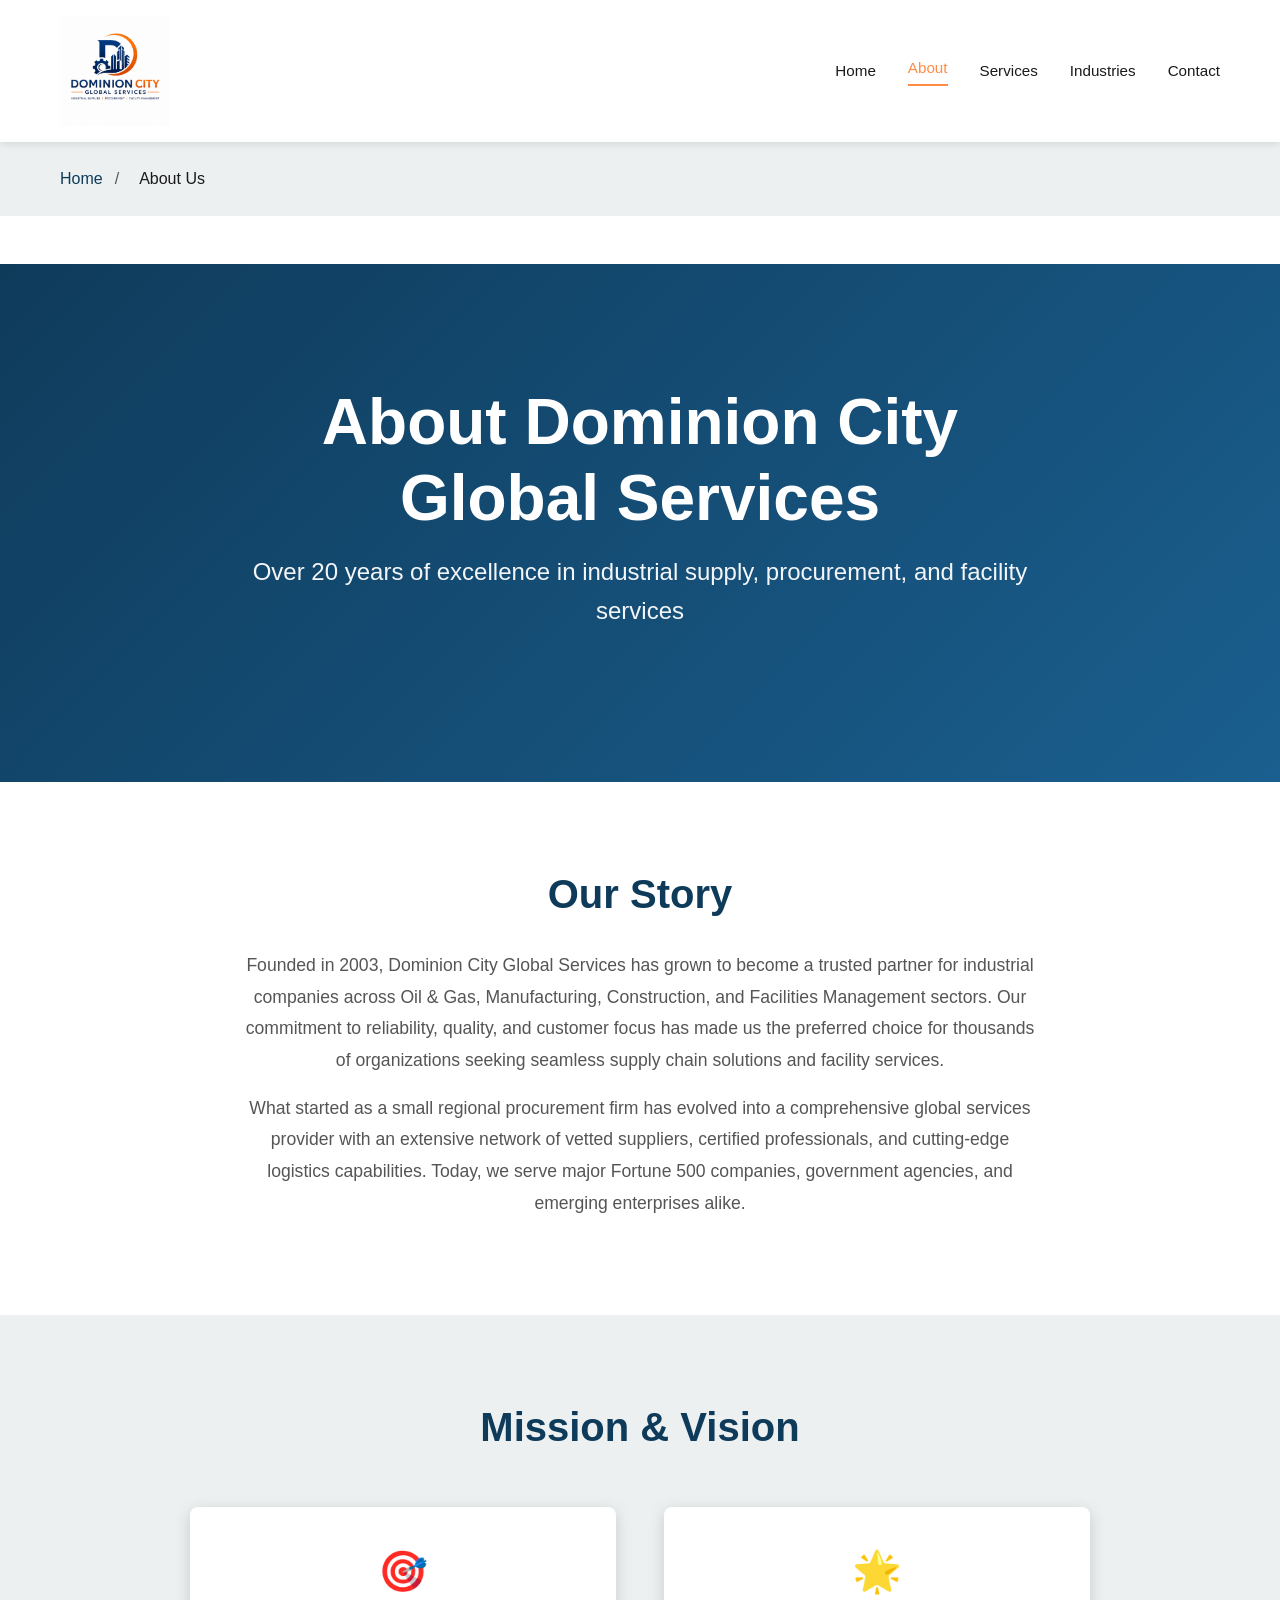
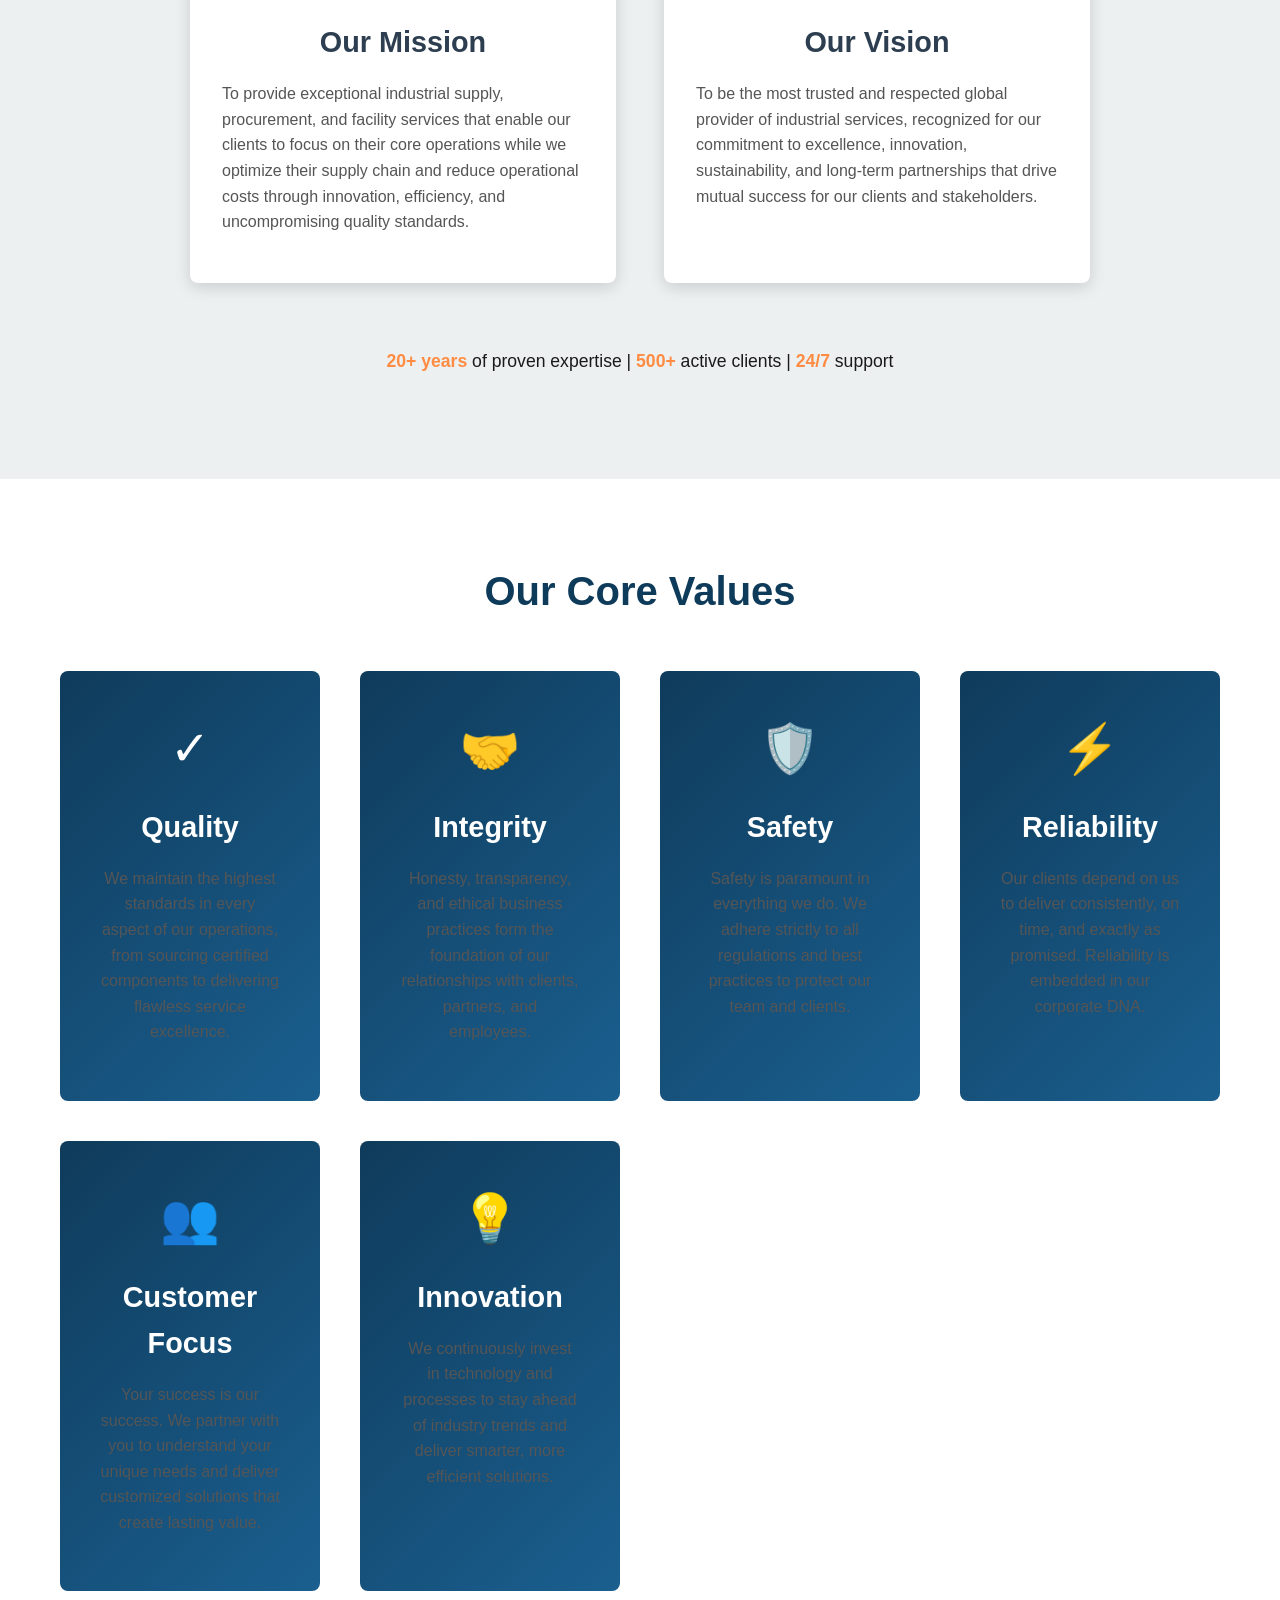
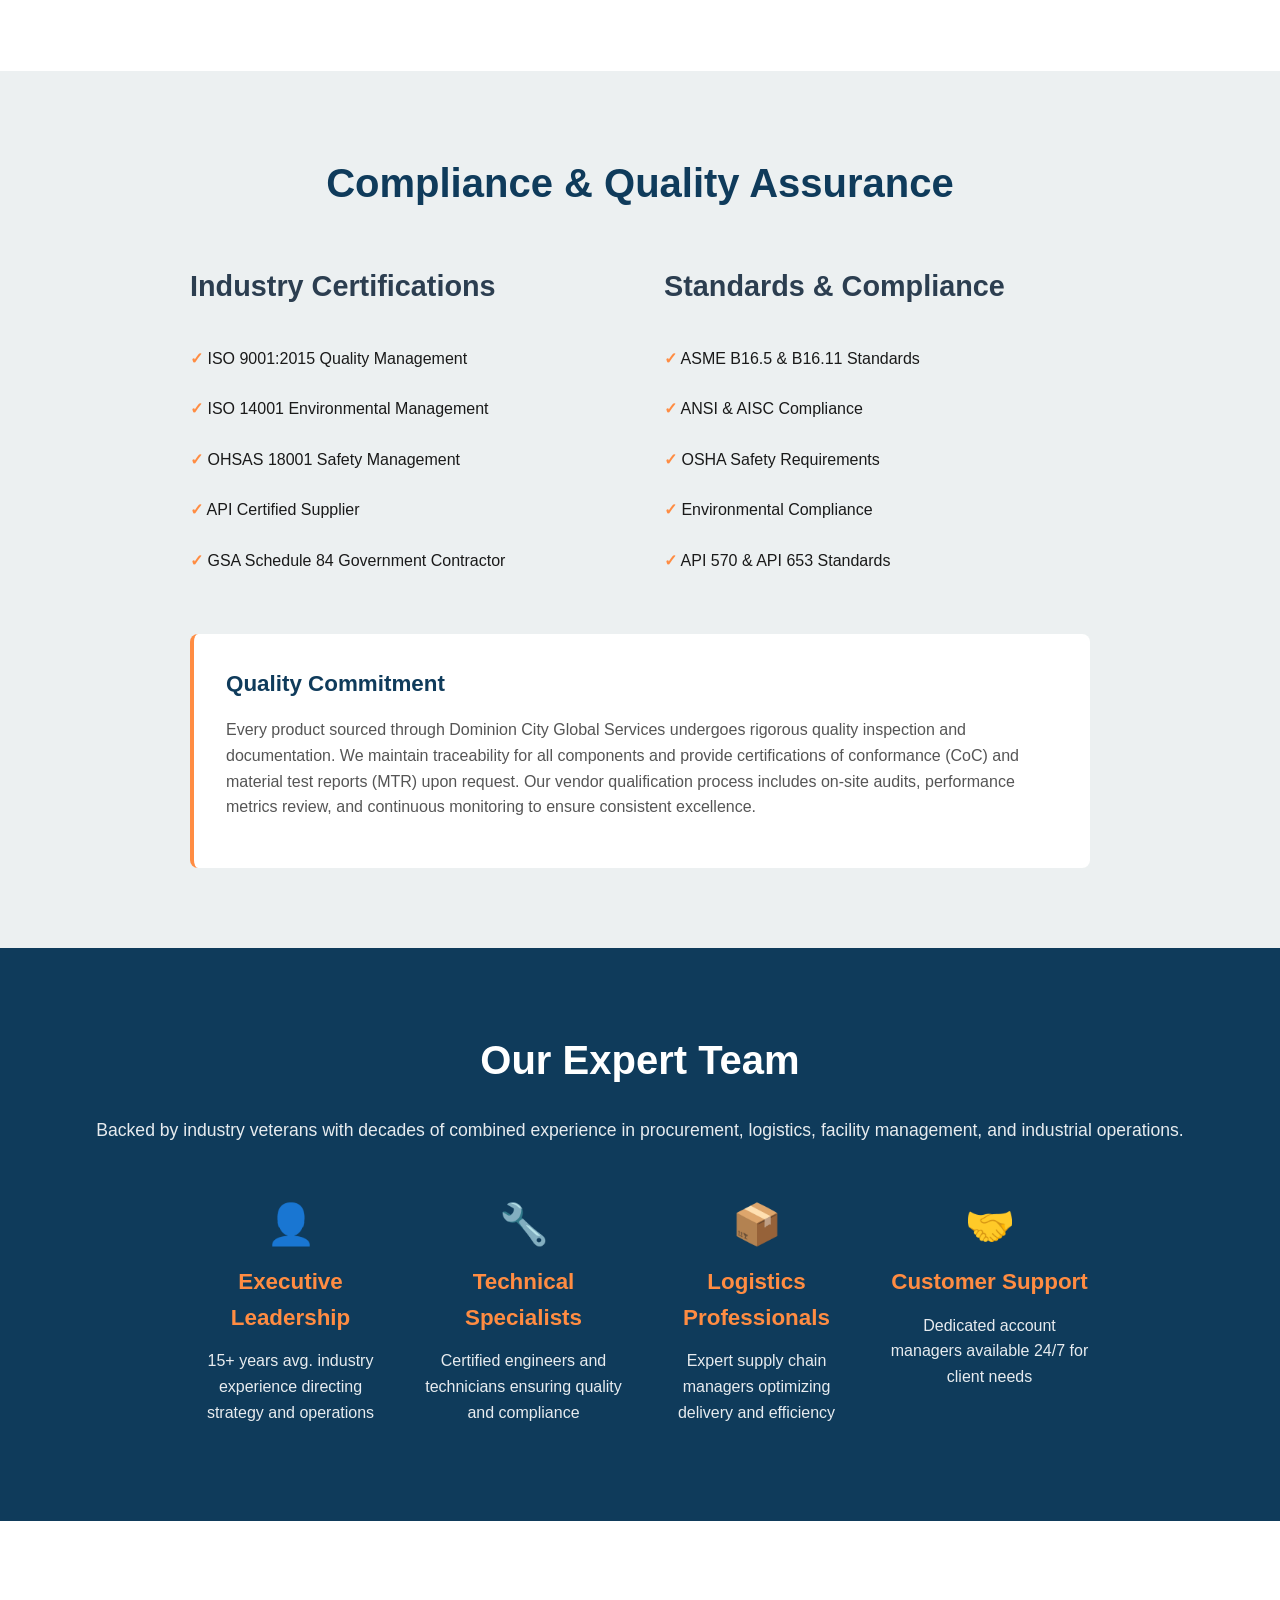
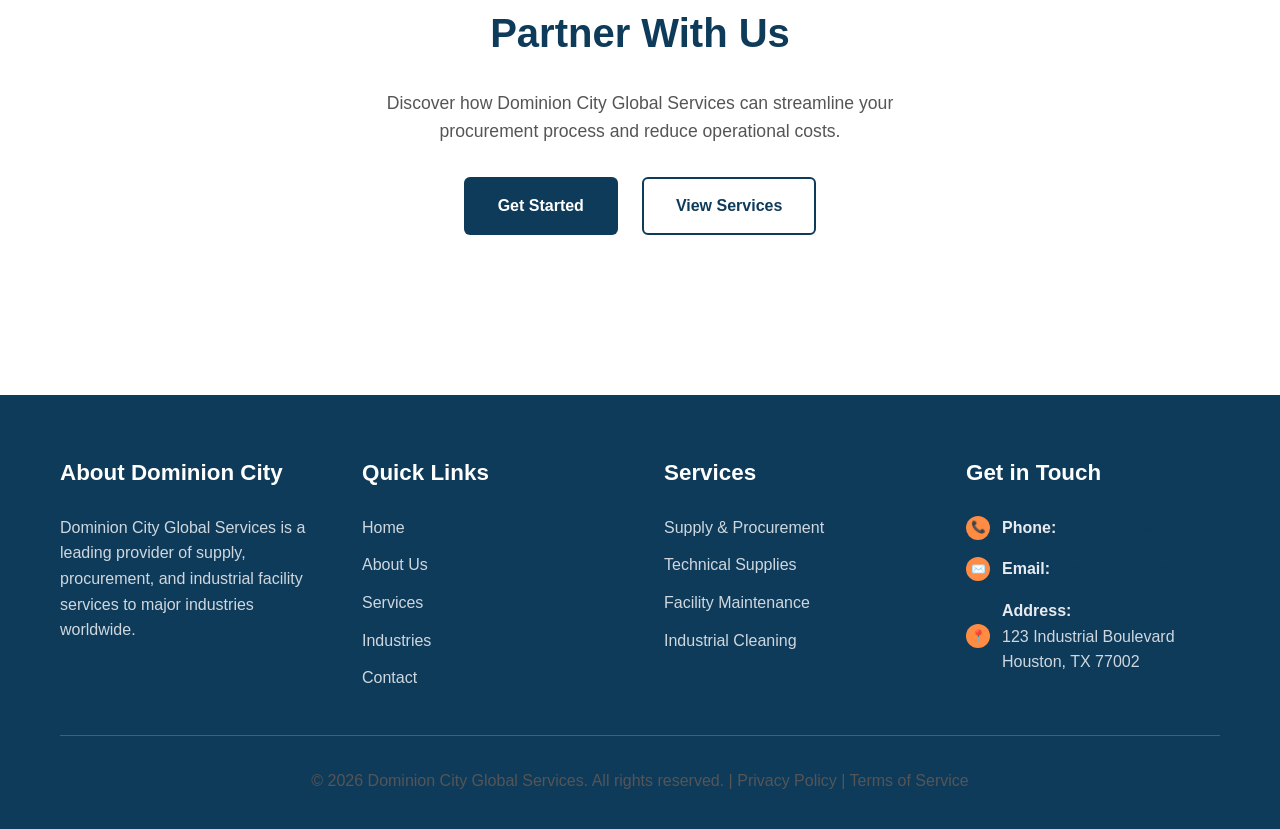
==== about.html @ c50cf3e9 "Initial Commit" ====
<!DOCTYPE html>
<html lang="en">
<head>
  <meta charset="UTF-8">
  <meta name="viewport" content="width=device-width, initial-scale=1.0">
  <meta name="description" content="Learn about Dominion City Global Services - our mission, values, and commitment to excellence in industrial services.">
  <title>About Us - Dominion City Global Services</title>
  <link rel="icon" type="image/jpeg" href="assets/images/dcgs-logo-original.jpeg">
  <link rel="shortcut icon" type="image/jpeg" href="assets/images/dcgs-logo-original.jpeg">
  <link rel="stylesheet" href="css/styles.css">
</head>
<body>
  <!-- HEADER & NAVIGATION -->
  <header>
    <div class="container">
      <div class="header-content">
        <a class="logo" href="index.html" aria-label="Dominion City Global Services Home">
          <img src="assets/images/dcgs-logo-original.jpeg" alt="Dominion City Global Services logo">
        </a>

        <button class="nav-toggle">☰</button>

        <nav>
          <a href="index.html">Home</a>
          <a href="about.html" class="active">About</a>
          <a href="services.html">Services</a>
          <a href="industries.html">Industries</a>
          <a href="contact.html">Contact</a>
        </nav>
      </div>
    </div>
  </header>

  <!-- BREADCRUMB -->
  <div class="breadcrumb">
    <div class="container">
      <ul class="breadcrumb-list">
        <li><a href="index.html">Home</a></li>
        <li>About Us</li>
      </ul>
    </div>
  </div>

  <!-- HERO SECTION -->
  <section class="hero">
    <div class="container">
      <div class="hero-content">
        <h1>About Dominion City Global Services</h1>
        <p class="subheading">Over 20 years of excellence in industrial supply, procurement, and facility services</p>
      </div>
    </div>
  </section>

  <!-- COMPANY OVERVIEW -->
  <section class="section">
    <div class="container">
      <h2>Our Story</h2>
      <div style="max-width: 800px; margin: 0 auto; text-align: center;">
        <p style="font-size: 1.1rem; line-height: 1.8; color: var(--text-light);">
          Founded in 2003, Dominion City Global Services has grown to become a trusted partner for industrial companies across Oil & Gas, Manufacturing, Construction, and Facilities Management sectors. Our commitment to reliability, quality, and customer focus has made us the preferred choice for thousands of organizations seeking seamless supply chain solutions and facility services.
        </p>
        <p style="font-size: 1.1rem; line-height: 1.8; color: var(--text-light);">
          What started as a small regional procurement firm has evolved into a comprehensive global services provider with an extensive network of vetted suppliers, certified professionals, and cutting-edge logistics capabilities. Today, we serve major Fortune 500 companies, government agencies, and emerging enterprises alike.
        </p>
      </div>
    </div>
  </section>

  <!-- MISSION & VISION -->
  <section class="section light-bg">
    <div class="container">
      <h2>Mission & Vision</h2>
      <div style="display: grid; grid-template-columns: 1fr 1fr; gap: 3rem; margin-top: 3rem; max-width: 900px; margin-left: auto; margin-right: auto;">
        <!-- Mission -->
        <div style="background: var(--white); padding: 2rem; border-radius: 0.5rem; box-shadow: var(--shadow-md);">
          <div style="font-size: 2.5rem; margin-bottom: 1rem; text-align: center;">🎯</div>
          <h3 style="text-align: center;">Our Mission</h3>
          <p>To provide exceptional industrial supply, procurement, and facility services that enable our clients to focus on their core operations while we optimize their supply chain and reduce operational costs through innovation, efficiency, and uncompromising quality standards.</p>
        </div>

        <!-- Vision -->
        <div style="background: var(--white); padding: 2rem; border-radius: 0.5rem; box-shadow: var(--shadow-md);">
          <div style="font-size: 2.5rem; margin-bottom: 1rem; text-align: center;">🌟</div>
          <h3 style="text-align: center;">Our Vision</h3>
          <p>To be the most trusted and respected global provider of industrial services, recognized for our commitment to excellence, innovation, sustainability, and long-term partnerships that drive mutual success for our clients and stakeholders.</p>
        </div>
      </div>

      <!-- Call-to-Action -->
      <div style="text-align: center; margin-top: 4rem;">
        <p style="font-size: 1.1rem; color: var(--text-dark); margin-bottom: 1.5rem;">
          <span class="highlight">20+ years</span> of proven expertise | <span class="highlight">500+</span> active clients | <span class="highlight">24/7</span> support
        </p>
      </div>
    </div>
  </section>

  <!-- CORE VALUES -->
  <section class="section">
    <div class="container">
      <h2>Our Core Values</h2>
      <div style="display: grid; grid-template-columns: repeat(auto-fit, minmax(250px, 1fr)); gap: 2.5rem; margin-top: 3rem;">
        <!-- Value 1: Quality -->
        <div style="background: linear-gradient(135deg, var(--primary-dark), var(--primary-light)); color: var(--white); padding: 2.5rem; border-radius: 0.5rem; text-align: center;">
          <div style="font-size: 3rem; margin-bottom: 1rem;">✓</div>
          <h3 style="color: var(--white);">Quality</h3>
          <p>We maintain the highest standards in every aspect of our operations, from sourcing certified components to delivering flawless service excellence.</p>
        </div>

        <!-- Value 2: Integrity -->
        <div style="background: linear-gradient(135deg, var(--primary-dark), var(--primary-light)); color: var(--white); padding: 2.5rem; border-radius: 0.5rem; text-align: center;">
          <div style="font-size: 3rem; margin-bottom: 1rem;">🤝</div>
          <h3 style="color: var(--white);">Integrity</h3>
          <p>Honesty, transparency, and ethical business practices form the foundation of our relationships with clients, partners, and employees.</p>
        </div>

        <!-- Value 3: Safety -->
        <div style="background: linear-gradient(135deg, var(--primary-dark), var(--primary-light)); color: var(--white); padding: 2.5rem; border-radius: 0.5rem; text-align: center;">
          <div style="font-size: 3rem; margin-bottom: 1rem;">🛡️</div>
          <h3 style="color: var(--white);">Safety</h3>
          <p>Safety is paramount in everything we do. We adhere strictly to all regulations and best practices to protect our team and clients.</p>
        </div>

        <!-- Value 4: Reliability -->
        <div style="background: linear-gradient(135deg, var(--primary-dark), var(--primary-light)); color: var(--white); padding: 2.5rem; border-radius: 0.5rem; text-align: center;">
          <div style="font-size: 3rem; margin-bottom: 1rem;">⚡</div>
          <h3 style="color: var(--white);">Reliability</h3>
          <p>Our clients depend on us to deliver consistently, on time, and exactly as promised. Reliability is embedded in our corporate DNA.</p>
        </div>

        <!-- Value 5: Customer Focus -->
        <div style="background: linear-gradient(135deg, var(--primary-dark), var(--primary-light)); color: var(--white); padding: 2.5rem; border-radius: 0.5rem; text-align: center;">
          <div style="font-size: 3rem; margin-bottom: 1rem;">👥</div>
          <h3 style="color: var(--white);">Customer Focus</h3>
          <p>Your success is our success. We partner with you to understand your unique needs and deliver customized solutions that create lasting value.</p>
        </div>

        <!-- Value 6: Innovation -->
        <div style="background: linear-gradient(135deg, var(--primary-dark), var(--primary-light)); color: var(--white); padding: 2.5rem; border-radius: 0.5rem; text-align: center;">
          <div style="font-size: 3rem; margin-bottom: 1rem;">💡</div>
          <h3 style="color: var(--white);">Innovation</h3>
          <p>We continuously invest in technology and processes to stay ahead of industry trends and deliver smarter, more efficient solutions.</p>
        </div>
      </div>
    </div>
  </section>

  <!-- COMPLIANCE & STANDARDS -->
  <section class="section light-bg">
    <div class="container">
      <h2>Compliance & Quality Assurance</h2>
      <div style="max-width: 900px; margin: 0 auto;">
        <div style="display: grid; grid-template-columns: 1fr 1fr; gap: 3rem; margin-top: 3rem;">
          <!-- Certifications -->
          <div>
            <h3 style="margin-bottom: 1.5rem;">Industry Certifications</h3>
            <ul style="list-style: none; padding: 0;">
              <li style="padding: 0.75rem 0; border-bottom: 1px solid var(--neutral-light);">
                <strong style="color: var(--accent-orange);">✓</strong> ISO 9001:2015 Quality Management
              </li>
              <li style="padding: 0.75rem 0; border-bottom: 1px solid var(--neutral-light);">
                <strong style="color: var(--accent-orange);">✓</strong> ISO 14001 Environmental Management
              </li>
              <li style="padding: 0.75rem 0; border-bottom: 1px solid var(--neutral-light);">
                <strong style="color: var(--accent-orange);">✓</strong> OHSAS 18001 Safety Management
              </li>
              <li style="padding: 0.75rem 0; border-bottom: 1px solid var(--neutral-light);">
                <strong style="color: var(--accent-orange);">✓</strong> API Certified Supplier
              </li>
              <li style="padding: 0.75rem 0;">
                <strong style="color: var(--accent-orange);">✓</strong> GSA Schedule 84 Government Contractor
              </li>
            </ul>
          </div>

          <!-- Standards Compliance -->
          <div>
            <h3 style="margin-bottom: 1.5rem;">Standards & Compliance</h3>
            <ul style="list-style: none; padding: 0;">
              <li style="padding: 0.75rem 0; border-bottom: 1px solid var(--neutral-light);">
                <strong style="color: var(--accent-orange);">✓</strong> ASME B16.5 & B16.11 Standards
              </li>
              <li style="padding: 0.75rem 0; border-bottom: 1px solid var(--neutral-light);">
                <strong style="color: var(--accent-orange);">✓</strong> ANSI & AISC Compliance
              </li>
              <li style="padding: 0.75rem 0; border-bottom: 1px solid var(--neutral-light);">
                <strong style="color: var(--accent-orange);">✓</strong> OSHA Safety Requirements
              </li>
              <li style="padding: 0.75rem 0; border-bottom: 1px solid var(--neutral-light);">
                <strong style="color: var(--accent-orange);">✓</strong> Environmental Compliance
              </li>
              <li style="padding: 0.75rem 0;">
                <strong style="color: var(--accent-orange);">✓</strong> API 570 & API 653 Standards
              </li>
            </ul>
          </div>
        </div>

        <div style="margin-top: 3rem; padding: 2rem; background: var(--white); border-radius: 0.5rem; border-left: 4px solid var(--accent-orange);">
          <h4 style="margin-bottom: 1rem;">Quality Commitment</h4>
          <p>
            Every product sourced through Dominion City Global Services undergoes rigorous quality inspection and documentation. We maintain traceability for all components and provide certifications of conformance (CoC) and material test reports (MTR) upon request. Our vendor qualification process includes on-site audits, performance metrics review, and continuous monitoring to ensure consistent excellence.
          </p>
        </div>
      </div>
    </div>
  </section>

  <!-- TEAM EXPERTISE -->
  <section class="section dark-bg">
    <div class="container">
      <h2>Our Expert Team</h2>
      <p style="text-align: center; font-size: 1.1rem; margin-bottom: 3rem;">
        Backed by industry veterans with decades of combined experience in procurement, logistics, facility management, and industrial operations.
      </p>
      <div style="display: grid; grid-template-columns: repeat(auto-fit, minmax(200px, 1fr)); gap: 2rem; max-width: 900px; margin: 0 auto;">
        <div style="text-align: center;">
          <div style="font-size: 2.5rem; margin-bottom: 0.5rem;">👤</div>
          <h4 style="color: var(--accent-orange);">Executive Leadership</h4>
          <p>15+ years avg. industry experience directing strategy and operations</p>
        </div>
        <div style="text-align: center;">
          <div style="font-size: 2.5rem; margin-bottom: 0.5rem;">🔧</div>
          <h4 style="color: var(--accent-orange);">Technical Specialists</h4>
          <p>Certified engineers and technicians ensuring quality and compliance</p>
        </div>
        <div style="text-align: center;">
          <div style="font-size: 2.5rem; margin-bottom: 0.5rem;">📦</div>
          <h4 style="color: var(--accent-orange);">Logistics Professionals</h4>
          <p>Expert supply chain managers optimizing delivery and efficiency</p>
        </div>
        <div style="text-align: center;">
          <div style="font-size: 2.5rem; margin-bottom: 0.5rem;">🤝</div>
          <h4 style="color: var(--accent-orange);">Customer Support</h4>
          <p>Dedicated account managers available 24/7 for client needs</p>
        </div>
      </div>
    </div>
  </section>

  <!-- CTA SECTION -->
  <section class="section">
    <div class="container text-center">
      <h2>Partner With Us</h2>
      <p style="font-size: 1.1rem; max-width: 600px; margin: 0 auto 2rem;">
        Discover how Dominion City Global Services can streamline your procurement process and reduce operational costs.
      </p>
      <div style="display: flex; gap: 1.5rem; justify-content: center; flex-wrap: wrap;">
        <a href="contact.html" class="btn btn-primary">Get Started</a>
        <a href="services.html" class="btn btn-outline">View Services</a>
      </div>
    </div>
  </section>

  <!-- FOOTER -->
  <footer>
    <div class="container">
      <div class="footer-content">
        <div class="footer-section">
          <h4>About Dominion City</h4>
          <p>Dominion City Global Services is a leading provider of supply, procurement, and industrial facility services to major industries worldwide.</p>
        </div>

        <div class="footer-section">
          <h4>Quick Links</h4>
          <ul>
            <li><a href="index.html">Home</a></li>
            <li><a href="about.html">About Us</a></li>
            <li><a href="services.html">Services</a></li>
            <li><a href="industries.html">Industries</a></li>
            <li><a href="contact.html">Contact</a></li>
          </ul>
        </div>

        <div class="footer-section">
          <h4>Services</h4>
          <ul>
            <li><a href="services.html#supply">Supply & Procurement</a></li>
            <li><a href="services.html#technical">Technical Supplies</a></li>
            <li><a href="services.html#facility">Facility Maintenance</a></li>
            <li><a href="services.html#cleaning">Industrial Cleaning</a></li>
          </ul>
        </div>

        <div class="footer-section">
          <h4>Get in Touch</h4>
          <div class="footer-contact">
            <div class="footer-contact-icon">📞</div>
            <div>
              <strong>Phone:</strong>
              <a href="tel:+1-800-DOMINION">(800) 366-6466</a>
            </div>
          </div>
          <div class="footer-contact">
            <div class="footer-contact-icon">✉️</div>
            <div>
              <strong>Email:</strong>
              <a href="mailto:info@dominioncity.com">info@dominioncity.com</a>
            </div>
          </div>
          <div class="footer-contact">
            <div class="footer-contact-icon">📍</div>
            <div>
              <strong>Address:</strong>
              <p style="margin: 0;">123 Industrial Boulevard<br>Houston, TX 77002</p>
            </div>
          </div>
        </div>
      </div>

      <div class="footer-divider">
        <p>&copy; 2026 Dominion City Global Services. All rights reserved. | <a href="#" style="color: inherit;">Privacy Policy</a> | <a href="#" style="color: inherit;">Terms of Service</a></p>
      </div>
    </div>
  </footer>

  <script src="js/main.js"></script>
</body>
</html>
---- css/styles.css ----
/* ================================================
   DOMINION CITY GLOBAL SERVICES - MAIN STYLESHEET
   Modern Industrial Design System
   ================================================ */

/* ============ ROOT VARIABLES ============ */
:root {
  --primary-dark: #0f3b5b;      /* Deep blue */
  --primary-light: #1a5f8f;     /* Light blue */
  --accent-orange: #ff8c42;     /* Professional orange */
  --neutral-dark: #2c3e50;      /* Dark grey */
  --neutral-light: #ecf0f1;     /* Light grey */
  --white: #ffffff;
  --text-dark: #1a1a1a;
  --text-light: #555555;
  --success: #27ae60;
  --warning: #f39c12;
  --shadow-sm: 0 2px 8px rgba(0, 0, 0, 0.1);
  --shadow-md: 0 4px 16px rgba(0, 0, 0, 0.15);
  --shadow-lg: 0 8px 32px rgba(0, 0, 0, 0.2);
  --transition: all 0.3s ease-in-out;
}

/* ============ GLOBAL STYLES ============ */
* {
  margin: 0;
  padding: 0;
  box-sizing: border-box;
}

html {
  scroll-behavior: smooth;
}

body {
  font-family: 'Segoe UI', Tahoma, Geneva, Verdana, sans-serif;
  color: var(--text-dark);
  line-height: 1.6;
  background: var(--white);
}

a {
  color: var(--primary-dark);
  text-decoration: none;
  transition: var(--transition);
}

a:hover {
  color: var(--accent-orange);
}

/* ============ TYPOGRAPHY ============ */
h1 {
  font-size: 3.5rem;
  font-weight: 700;
  color: var(--primary-dark);
  line-height: 1.2;
  margin-bottom: 1.5rem;
}

h2 {
  font-size: 2.5rem;
  font-weight: 700;
  color: var(--primary-dark);
  margin-bottom: 1.5rem;
  text-align: center;
}

h3 {
  font-size: 1.8rem;
  font-weight: 600;
  color: var(--neutral-dark);
  margin-bottom: 1rem;
}

h4 {
  font-size: 1.4rem;
  font-weight: 600;
  color: var(--primary-dark);
  margin-bottom: 0.8rem;
}

h5 {
  font-size: 1.1rem;
  font-weight: 600;
  color: var(--neutral-dark);
}

p {
  color: var(--text-light);
  margin-bottom: 1rem;
  font-size: 1rem;
}

small {
  font-size: 0.875rem;
  color: var(--text-light);
}

/* ============ BUTTONS ============ */
.btn {
  display: inline-block;
  padding: 0.875rem 2rem;
  border-radius: 0.375rem;
  font-weight: 600;
  text-align: center;
  cursor: pointer;
  border: 2px solid transparent;
  transition: var(--transition);
  font-size: 1rem;
  text-decoration: none;
}

.btn-primary {
  background: var(--primary-dark);
  color: var(--white);
}

.btn-primary:hover {
  background: var(--primary-light);
  transform: translateY(-2px);
  box-shadow: var(--shadow-md);
}

.btn-secondary {
  background: var(--accent-orange);
  color: var(--white);
}

.btn-secondary:hover {
  background: #ff7a1f;
  transform: translateY(-2px);
  box-shadow: var(--shadow-md);
}

.btn-outline {
  background: transparent;
  color: var(--primary-dark);
  border: 2px solid var(--primary-dark);
}

.btn-outline:hover {
  background: var(--primary-dark);
  color: var(--white);
}

.btn-small {
  padding: 0.6rem 1.5rem;
  font-size: 0.9rem;
}

.btn-block {
  display: block;
  width: 100%;
}

/* ============ CONTAINER & LAYOUT ============ */
.container {
  max-width: 1200px;
  margin: 0 auto;
  padding: 0 20px;
}

.section {
  padding: 80px 0;
}

.section.light-bg {
  background: var(--neutral-light);
}

.section.dark-bg {
  background: var(--primary-dark);
  color: var(--white);
}

.section.dark-bg h2 {
  color: var(--white);
}

.section.dark-bg h3 {
  color: var(--neutral-light);
}

.section.dark-bg p {
  color: rgba(255, 255, 255, 0.9);
}

/* ============ HEADER & NAVIGATION ============ */
header {
  background: var(--white);
  box-shadow: var(--shadow-sm);
  position: sticky;
  top: 0;
  z-index: 1000;
}

.header-content {
  display: flex;
  justify-content: space-between;
  align-items: center;
  padding: 1rem 0;
}

.logo {
  display: flex;
  align-items: center;
  line-height: 1;
}

.logo img {
  width: 110px;
  height: auto;
  display: block;
}

nav {
  display: flex;
  gap: 2rem;
  align-items: center;
}

nav a {
  color: var(--text-dark);
  font-weight: 500;
  font-size: 0.95rem;
}

nav a:hover {
  color: var(--accent-orange);
}

nav a.active {
  color: var(--accent-orange);
  border-bottom: 2px solid var(--accent-orange);
  padding-bottom: 0.25rem;
}

.nav-toggle {
  display: none;
  background: none;
  border: none;
  color: var(--primary-dark);
  font-size: 1.5rem;
  cursor: pointer;
}

/* ============ HERO SECTION ============ */
.hero {
  background: linear-gradient(135deg, var(--primary-dark) 0%, var(--primary-light) 100%);
  color: var(--white);
  padding: 120px 0;
  text-align: center;
  position: relative;
  overflow: hidden;
}

.hero::before {
  content: '';
  position: absolute;
  top: -50%;
  right: -50%;
  width: 500px;
  height: 500px;
  background: radial-gradient(circle, rgba(255, 140, 66, 0.1) 0%, transparent 70%);
  border-radius: 50%;
  animation: float 6s ease-in-out infinite;
}

.hero::after {
  content: '';
  position: absolute;
  bottom: -30%;
  left: -30%;
  width: 400px;
  height: 400px;
  background: radial-gradient(circle, rgba(255, 140, 66, 0.05) 0%, transparent 70%);
  border-radius: 50%;
  animation: float 8s ease-in-out infinite reverse;
}

.hero-content {
  position: relative;
  z-index: 1;
  max-width: 800px;
  margin: 0 auto;
  animation: slideUp 0.8s ease-out;
}

.hero h1 {
  color: var(--white);
  font-size: 4rem;
  margin-bottom: 1rem;
}

.hero .subheading {
  font-size: 1.5rem;
  color: rgba(255, 255, 255, 0.95);
  margin-bottom: 2rem;
  font-weight: 300;
}

.hero-cta {
  display: flex;
  gap: 1.5rem;
  justify-content: center;
  flex-wrap: wrap;
  margin-top: 2rem;
}

.hero .btn {
  font-size: 1.1rem;
  padding: 1rem 2.5rem;
}

/* ============ FEATURES GRID ============ */
.features-grid {
  display: grid;
  grid-template-columns: repeat(auto-fit, minmax(280px, 1fr));
  gap: 2rem;
  margin: 3rem 0;
}

.feature-card {
  background: var(--white);
  padding: 2rem;
  border-radius: 0.5rem;
  box-shadow: var(--shadow-sm);
  transition: var(--transition);
  text-align: center;
  border-top: 4px solid var(--accent-orange);
}

.feature-card:hover {
  transform: translateY(-8px);
  box-shadow: var(--shadow-lg);
}

.feature-icon {
  width: 60px;
  height: 60px;
  background: var(--primary-dark);
  border-radius: 50%;
  display: flex;
  align-items: center;
  justify-content: center;
  color: var(--white);
  font-size: 2rem;
  margin: 0 auto 1.5rem;
}

.feature-card h3 {
  color: var(--primary-dark);
}

/* ============ SERVICE CARDS ============ */
.service-grid {
  display: grid;
  grid-template-columns: repeat(auto-fit, minmax(300px, 1fr));
  gap: 2.5rem;
  margin: 3rem 0;
}

.service-card {
  background: var(--white);
  border-radius: 0.5rem;
  overflow: hidden;
  box-shadow: var(--shadow-md);
  transition: var(--transition);
  display: flex;
  flex-direction: column;
}

.service-card:hover {
  transform: translateY(-10px);
  box-shadow: var(--shadow-lg);
}

.service-header {
  background: linear-gradient(135deg, var(--primary-dark) 0%, var(--primary-light) 100%);
  color: var(--white);
  padding: 2rem;
  text-align: center;
  min-height: 120px;
  display: flex;
  flex-direction: column;
  justify-content: center;
  align-items: center;
}

.service-header-icon {
  font-size: 2.5rem;
  margin-bottom: 0.5rem;
}

.service-header h3 {
  color: var(--white);
  margin: 0;
}

.service-body {
  padding: 2rem;
  flex-grow: 1;
  display: flex;
  flex-direction: column;
}

.service-body p {
  margin-bottom: 1rem;
}

.service-benefits {
  margin-top: auto;
}

.service-benefits h5 {
  color: var(--accent-orange);
  margin-bottom: 1rem;
}

.service-benefits ul {
  list-style: none;
  padding: 0;
}

.service-benefits li {
  padding: 0.5rem 0;
  padding-left: 1.5rem;
  position: relative;
  color: var(--text-light);
}

.service-benefits li::before {
  content: '✓';
  position: absolute;
  left: 0;
  color: var(--accent-orange);
  font-weight: bold;
}

/* ============ INDUSTRY CARDS ============ */
.industry-grid {
  display: grid;
  grid-template-columns: repeat(auto-fit, minmax(250px, 1fr));
  gap: 2rem;
  margin: 3rem 0;
}

.industry-card {
  background: linear-gradient(135deg, var(--primary-dark) 0%, var(--primary-light) 100%);
  color: var(--white);
  padding: 2.5rem 2rem;
  border-radius: 0.5rem;
  text-align: center;
  transition: var(--transition);
  cursor: pointer;
  position: relative;
  overflow: hidden;
}

.industry-card::before {
  content: '';
  position: absolute;
  top: 0;
  left: -100%;
  width: 100%;
  height: 100%;
  background: rgba(255, 140, 66, 0.1);
  transition: var(--transition);
}

.industry-card:hover::before {
  left: 0;
}

.industry-card-content {
  position: relative;
  z-index: 1;
}

.industry-icon {
  font-size: 3rem;
  margin-bottom: 1rem;
}

.industry-card h3 {
  color: var(--white);
  margin-bottom: 0.5rem;
}

.industry-card p {
  color: rgba(255, 255, 255, 0.9);
  font-size: 0.95rem;
}

/* ============ CONTACT FORM ============ */
.contact-form {
  max-width: 600px;
  margin: 0 auto;
}

.form-group {
  margin-bottom: 1.5rem;
}

.form-group label {
  display: block;
  margin-bottom: 0.5rem;
  font-weight: 500;
  color: var(--primary-dark);
}

.form-group input,
.form-group textarea,
.form-group select {
  width: 100%;
  padding: 0.875rem;
  border: 2px solid var(--neutral-light);
  border-radius: 0.375rem;
  font-family: inherit;
  font-size: 1rem;
  transition: var(--transition);
}

.form-group input:focus,
.form-group textarea:focus,
.form-group select:focus {
  outline: none;
  border-color: var(--accent-orange);
  box-shadow: 0 0 0 3px rgba(255, 140, 66, 0.1);
}

.form-group textarea {
  resize: vertical;
  min-height: 150px;
}

.form-row {
  display: grid;
  grid-template-columns: 1fr 1fr;
  gap: 1.5rem;
}

.form-submit {
  text-align: center;
}

.form-submit .btn {
  min-width: 300px;
}

/* ============ FOOTER ============ */
footer {
  background: var(--primary-dark);
  color: rgba(255, 255, 255, 0.9);
  padding: 60px 0 20px;
  margin-top: 80px;
}

.footer-content {
  display: grid;
  grid-template-columns: repeat(auto-fit, minmax(250px, 1fr));
  gap: 3rem;
  margin-bottom: 2rem;
}

.footer-section h4 {
  color: var(--white);
  margin-bottom: 1.5rem;
}

.footer-section p {
  color: rgba(255, 255, 255, 0.8);
  margin-bottom: 1rem;
}

.footer-section ul {
  list-style: none;
}

.footer-section ul li {
  margin-bottom: 0.75rem;
}

.footer-section ul li a {
  color: rgba(255, 255, 255, 0.8);
}

.footer-section ul li a:hover {
  color: var(--accent-orange);
}

.footer-contact {
  display: flex;
  align-items: center;
  gap: 0.75rem;
  margin-bottom: 1rem;
}

.footer-contact-icon {
  width: 24px;
  height: 24px;
  background: var(--accent-orange);
  border-radius: 50%;
  display: flex;
  align-items: center;
  justify-content: center;
  color: var(--white);
  font-size: 0.75rem;
}

.footer-divider {
  border-top: 1px solid rgba(255, 255, 255, 0.2);
  padding-top: 2rem;
  margin-top: 2rem;
  text-align: center;
  color: rgba(255, 255, 255, 0.7);
}

/* ============ BREADCRUMB ============ */
.breadcrumb {
  background: var(--neutral-light);
  padding: 1.5rem 0;
  margin-bottom: 3rem;
}

.breadcrumb-list {
  display: flex;
  gap: 0.5rem;
  flex-wrap: wrap;
  list-style: none;
}

.breadcrumb-list li {
  display: flex;
  align-items: center;
}

.breadcrumb-list li:not(:last-child)::after {
  content: '/';
  margin: 0 0.75rem;
  color: var(--text-light);
}

.breadcrumb-list a {
  color: var(--primary-dark);
}

.breadcrumb-list a:hover {
  color: var(--accent-orange);
}

/* ============ UTILITY CLASSES ============ */
.text-center {
  text-align: center;
}

.mt-1 { margin-top: 0.5rem; }
.mt-2 { margin-top: 1rem; }
.mt-3 { margin-top: 1.5rem; }
.mt-4 { margin-top: 2rem; }

.mb-1 { margin-bottom: 0.5rem; }
.mb-2 { margin-bottom: 1rem; }
.mb-3 { margin-bottom: 1.5rem; }
.mb-4 { margin-bottom: 2rem; }

.pt-1 { padding-top: 0.5rem; }
.pt-2 { padding-top: 1rem; }
.pt-3 { padding-top: 1.5rem; }
.pt-4 { padding-top: 2rem; }

.pb-1 { padding-bottom: 0.5rem; }
.pb-2 { padding-bottom: 1rem; }
.pb-3 { padding-bottom: 1.5rem; }
.pb-4 { padding-bottom: 2rem; }

.text-muted {
  color: var(--text-light);
}

.text-accent {
  color: var(--accent-orange);
}

.highlight {
  color: var(--accent-orange);
  font-weight: 600;
}

/* ============ ANIMATIONS ============ */
@keyframes slideUp {
  from {
    opacity: 0;
    transform: translateY(30px);
  }
  to {
    opacity: 1;
    transform: translateY(0);
  }
}

@keyframes float {
  0%, 100% {
    transform: translateY(0px);
  }
  50% {
    transform: translateY(-20px);
  }
}

@keyframes fadeIn {
  from {
    opacity: 0;
  }
  to {
    opacity: 1;
  }
}

/* ============ RESPONSIVE DESIGN ============ */
@media (max-width: 768px) {
  h1 {
    font-size: 2rem;
  }

  h2 {
    font-size: 1.75rem;
  }

  h3 {
    font-size: 1.4rem;
  }

  .hero {
    padding: 60px 0;
  }

  .hero h1 {
    font-size: 2rem;
  }

  .hero .subheading {
    font-size: 1.1rem;
  }

  .section {
    padding: 60px 0;
  }

  .logo img {
    width: 88px;
    height: auto;
  }

  nav {
    gap: 1rem;
  }

  nav a {
    font-size: 0.85rem;
  }

  .nav-toggle {
    display: block;
  }

  nav {
    display: none;
    position: absolute;
    top: 112px;
    left: 0;
    right: 0;
    flex-direction: column;
    gap: 0;
    background: var(--white);
    box-shadow: var(--shadow-md);
    padding: 1rem;
  }

  nav.active {
    display: flex;
  }

  nav a {
    padding: 0.75rem 1rem;
    border-bottom: 1px solid var(--neutral-light);
  }

  .features-grid,
  .service-grid,
  .industry-grid {
    grid-template-columns: 1fr;
  }

  .form-row {
    grid-template-columns: 1fr;
  }

  .form-submit .btn {
    min-width: 100%;
  }

  .hero-cta {
    flex-direction: column;
  }

  .hero .btn {
    width: 100%;
  }

  .footer-content {
    grid-template-columns: 1fr;
  }
}

@media (max-width: 480px) {
  .container {
    padding: 0 15px;
  }

  h1 {
    font-size: 1.5rem;
  }

  h2 {
    font-size: 1.3rem;
  }

  h3 {
    font-size: 1.1rem;
  }

  .hero h1 {
    font-size: 1.5rem;
  }

  .hero .subheading {
    font-size: 1rem;
  }

  .section {
    padding: 40px 0;
  }

  .header-content {
    padding: 0.75rem 0;
  }

  .logo img {
    width: 74px;
    height: auto;
  }

  .feature-card,
  .service-card,
  .industry-card {
    padding: 1.5rem;
  }

  .service-header {
    padding: 1.5rem;
  }
}
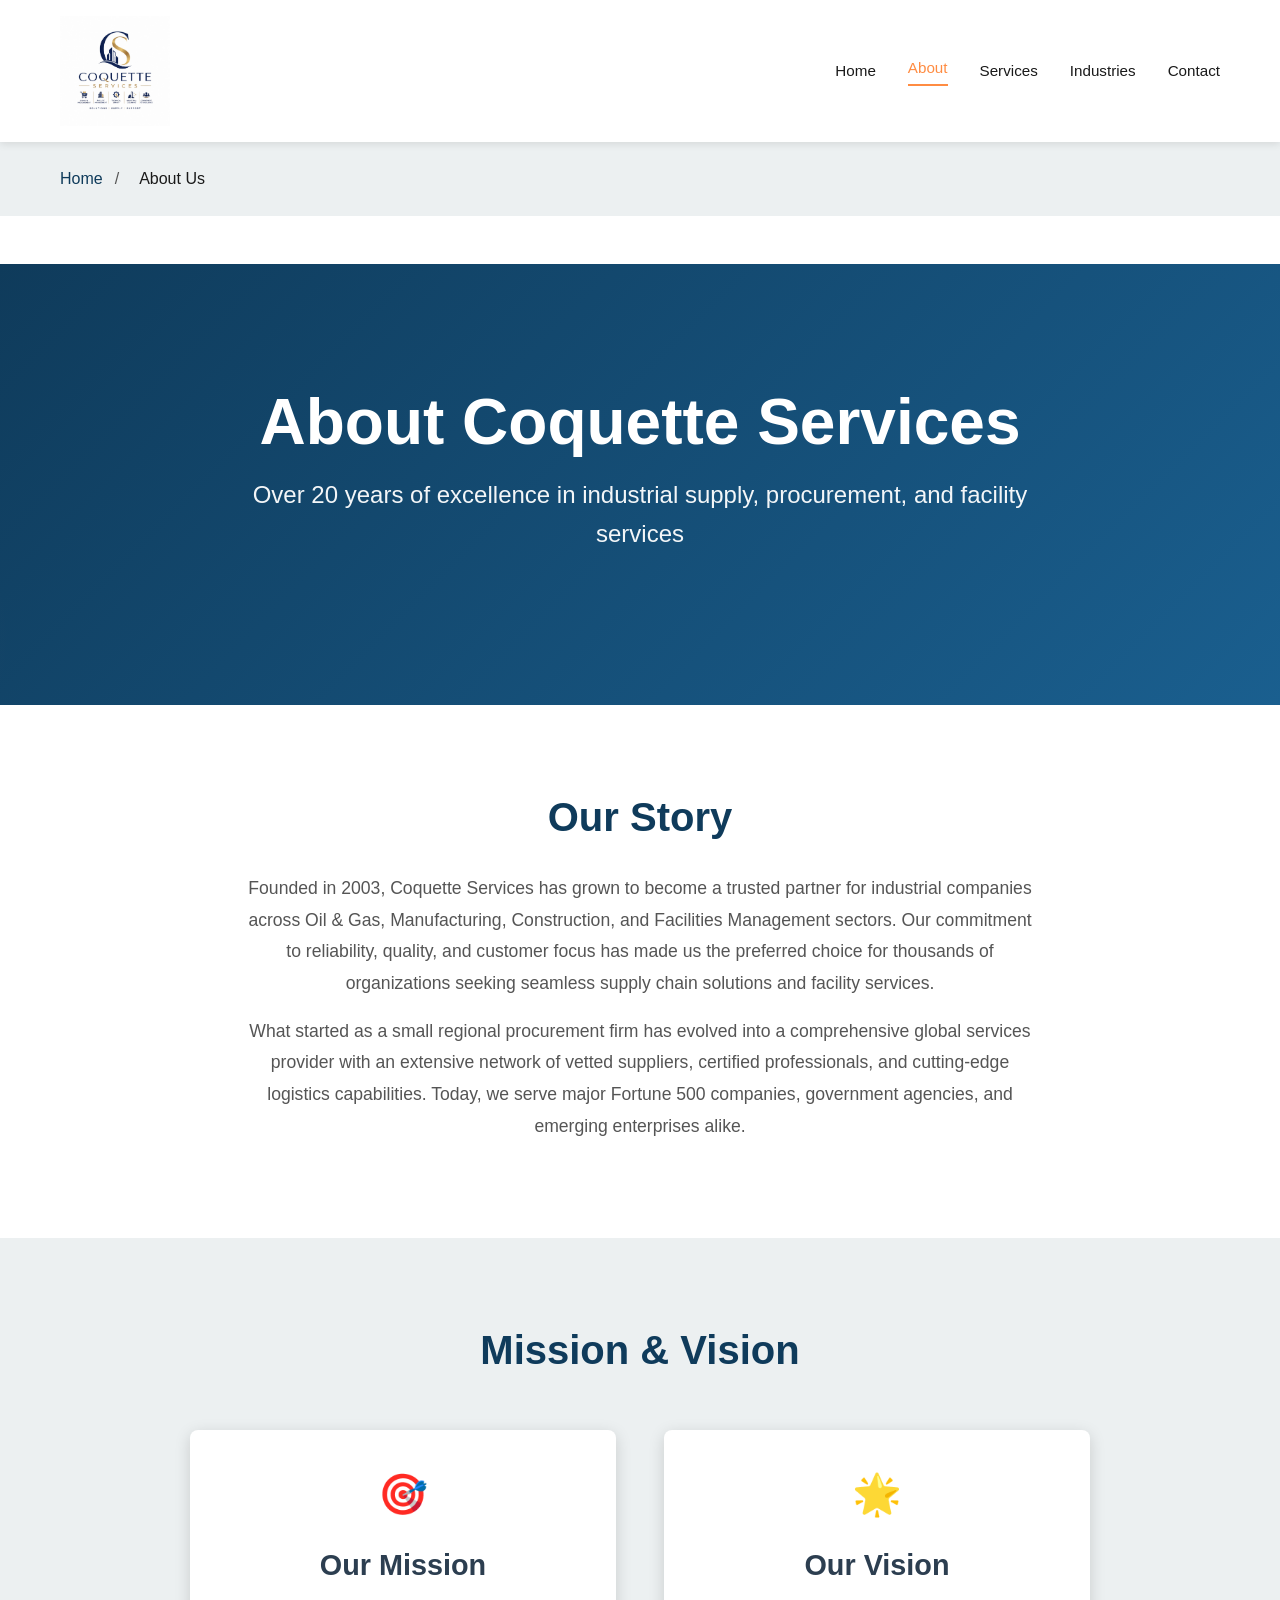
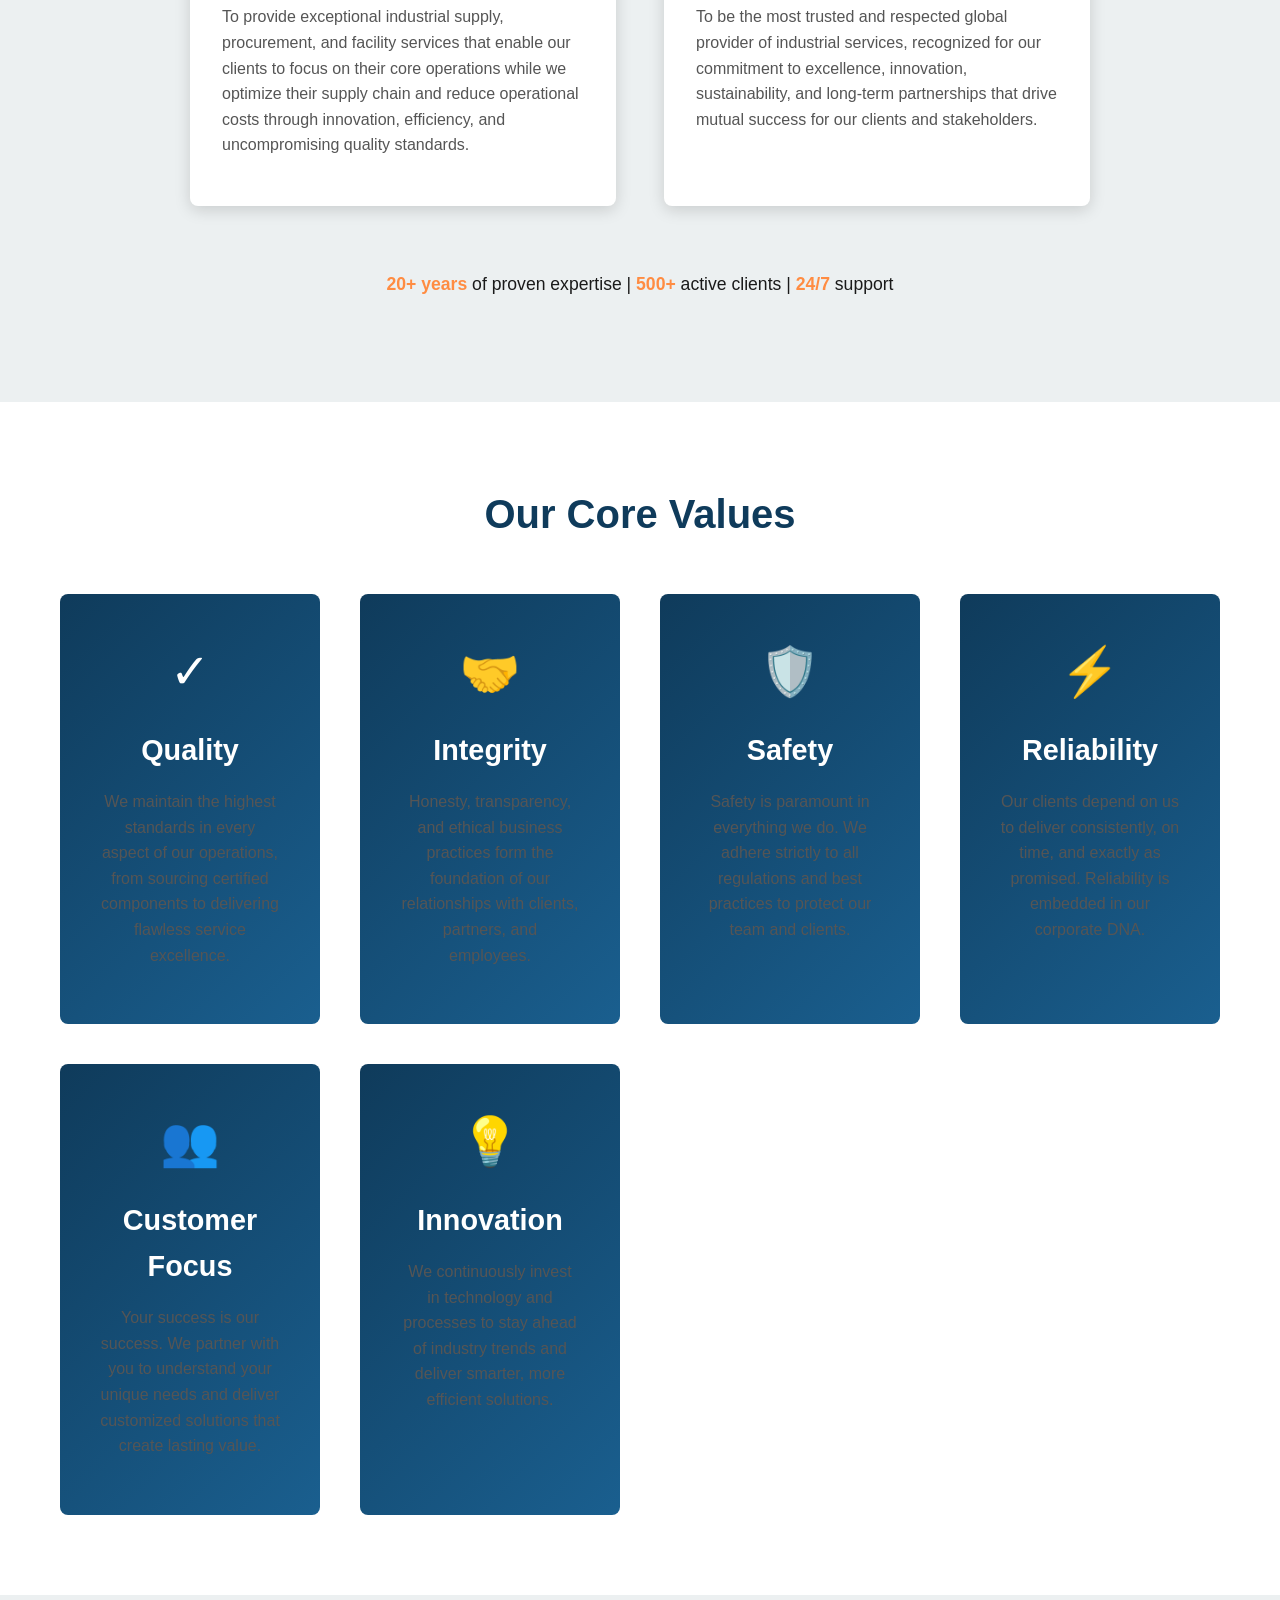
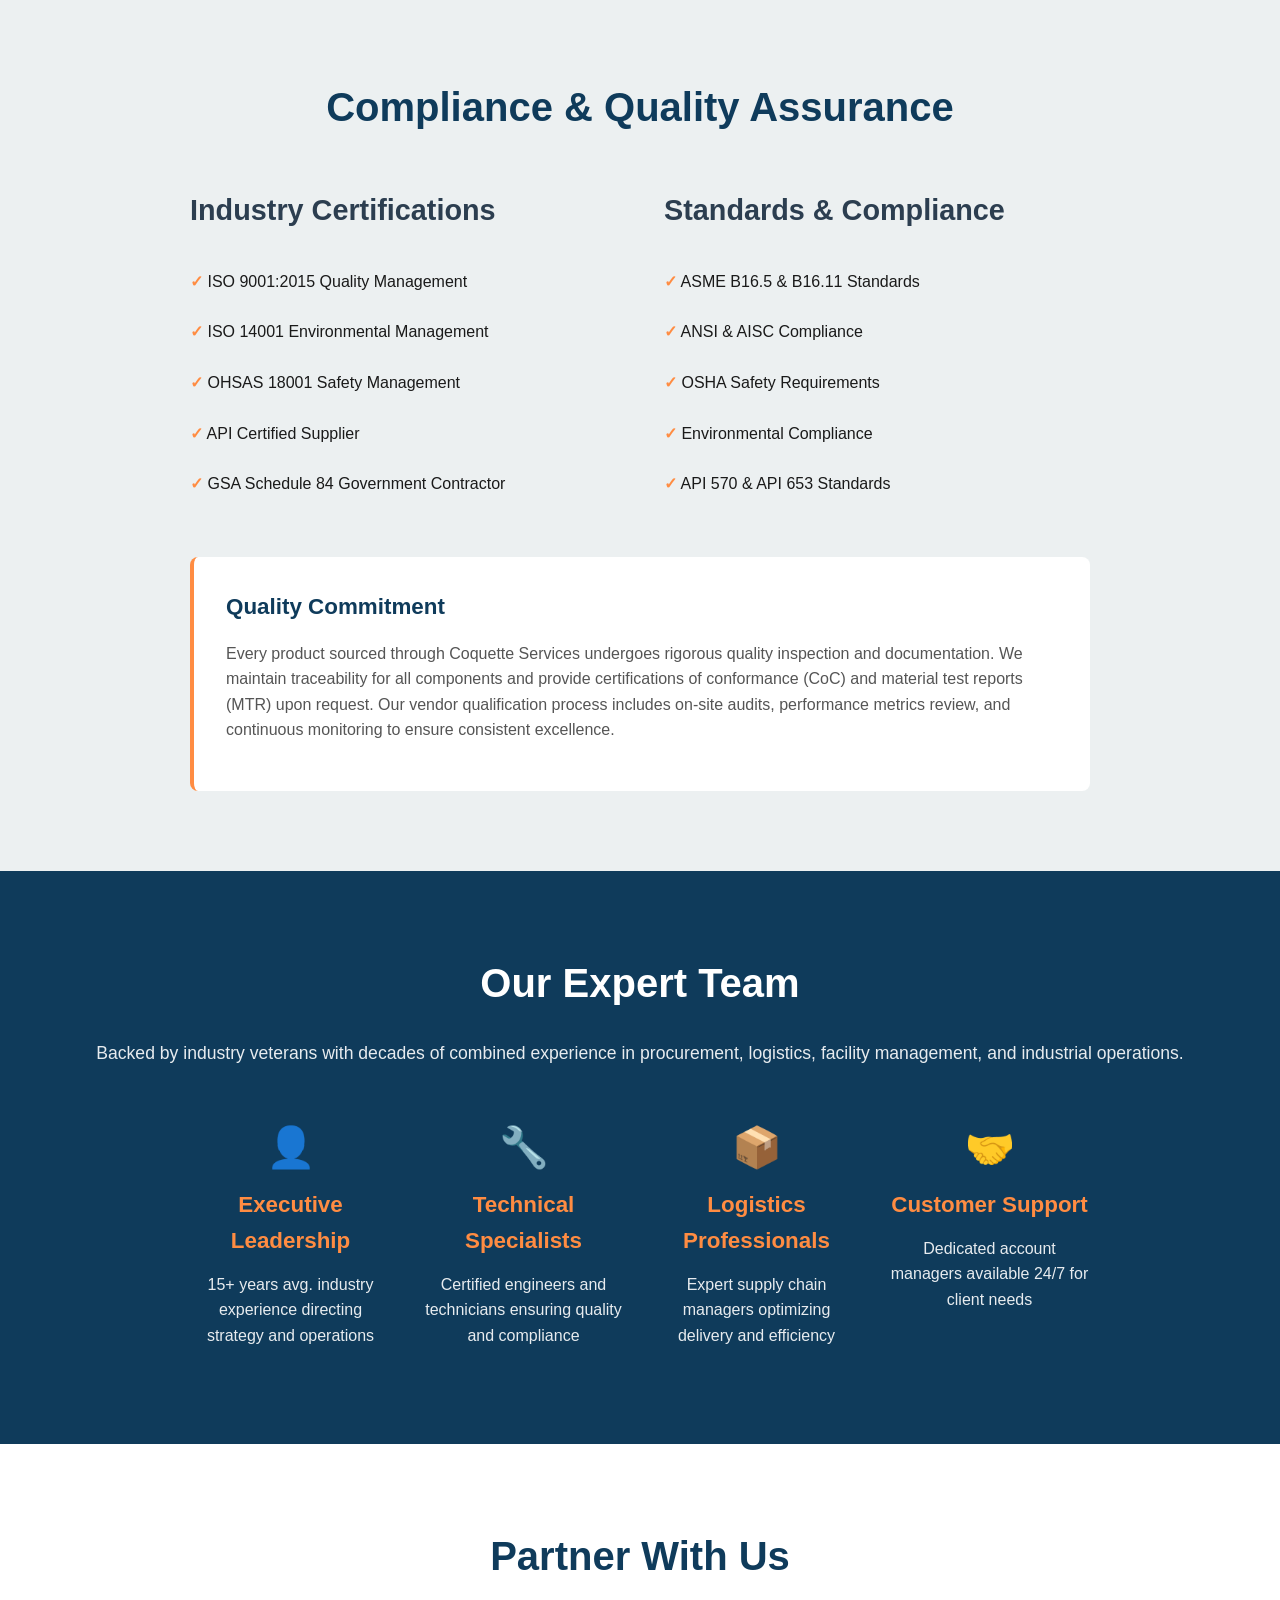
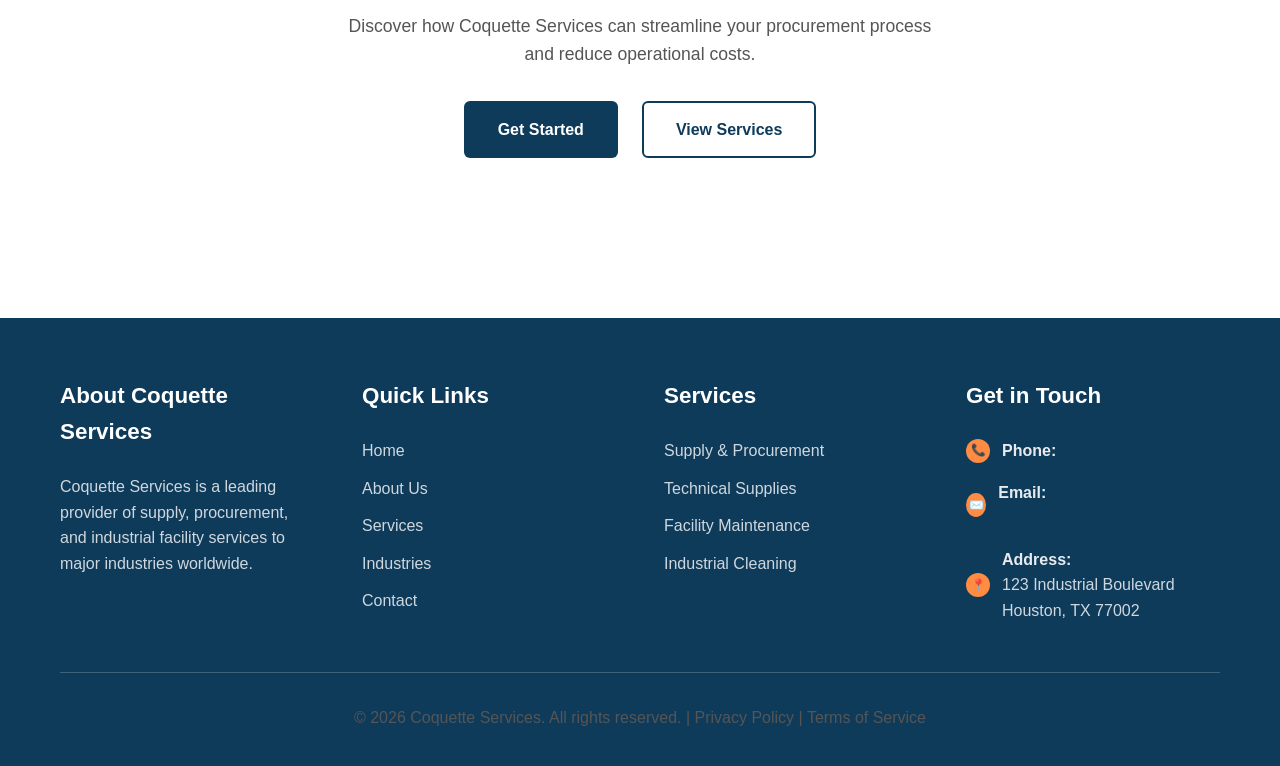
==== commit 6510a14a: "Text Update" ====
--- a/about.html
+++ b/about.html
@@ -1,319 +1,619 @@
-<!DOCTYPE html>
+<!doctype html>
 <html lang="en">
-<head>
-  <meta charset="UTF-8">
-  <meta name="viewport" content="width=device-width, initial-scale=1.0">
-  <meta name="description" content="Learn about Dominion City Global Services - our mission, values, and commitment to excellence in industrial services.">
-  <title>About Us - Dominion City Global Services</title>
-  <link rel="icon" type="image/jpeg" href="assets/images/dcgs-logo-original.jpeg">
-  <link rel="shortcut icon" type="image/jpeg" href="assets/images/dcgs-logo-original.jpeg">
-  <link rel="stylesheet" href="css/styles.css">
-</head>
-<body>
-  <!-- HEADER & NAVIGATION -->
-  <header>
-    <div class="container">
-      <div class="header-content">
-        <a class="logo" href="index.html" aria-label="Dominion City Global Services Home">
-          <img src="assets/images/dcgs-logo-original.jpeg" alt="Dominion City Global Services logo">
-        </a>
-
-        <button class="nav-toggle">☰</button>
-
-        <nav>
-          <a href="index.html">Home</a>
-          <a href="about.html" class="active">About</a>
-          <a href="services.html">Services</a>
-          <a href="industries.html">Industries</a>
-          <a href="contact.html">Contact</a>
-        </nav>
+  <head>
+    <meta charset="UTF-8" />
+    <meta name="viewport" content="width=device-width, initial-scale=1.0" />
+    <meta
+      name="description"
+      content="Learn about Dominion City Global Services - our mission, values, and commitment to excellence in industrial services."
+    />
+    <title>About Us - Coquette Services</title>
+    <link
+      rel="icon"
+      type="image/jpeg"
+      href="assets/images/dcgs-logo-original.jpeg"
+    />
+    <link
+      rel="shortcut icon"
+      type="image/jpeg"
+      href="assets/images/dcgs-logo-original.jpeg"
+    />
+    <link rel="stylesheet" href="css/styles.css" />
+  </head>
+  <body>
+    <!-- HEADER & NAVIGATION -->
+    <header>
+      <div class="container">
+        <div class="header-content">
+          <a
+            class="logo"
+            href="index.html"
+            aria-label="Dominion City Global Services Home"
+          >
+            <img
+              src="assets/images/dcgs-logo-original.jpeg"
+              alt="Dominion City Global Services logo"
+            />
+          </a>
+
+          <button class="nav-toggle">☰</button>
+
+          <nav>
+            <a href="index.html">Home</a>
+            <a href="about.html" class="active">About</a>
+            <a href="services.html">Services</a>
+            <a href="industries.html">Industries</a>
+            <a href="contact.html">Contact</a>
+          </nav>
+        </div>
+      </div>
+    </header>
+
+    <!-- BREADCRUMB -->
+    <div class="breadcrumb">
+      <div class="container">
+        <ul class="breadcrumb-list">
+          <li><a href="index.html">Home</a></li>
+          <li>About Us</li>
+        </ul>
       </div>
     </div>
-  </header>
-
-  <!-- BREADCRUMB -->
-  <div class="breadcrumb">
-    <div class="container">
-      <ul class="breadcrumb-list">
-        <li><a href="index.html">Home</a></li>
-        <li>About Us</li>
-      </ul>
-    </div>
-  </div>
-
-  <!-- HERO SECTION -->
-  <section class="hero">
-    <div class="container">
-      <div class="hero-content">
-        <h1>About Dominion City Global Services</h1>
-        <p class="subheading">Over 20 years of excellence in industrial supply, procurement, and facility services</p>
-      </div>
-    </div>
-  </section>
-
-  <!-- COMPANY OVERVIEW -->
-  <section class="section">
-    <div class="container">
-      <h2>Our Story</h2>
-      <div style="max-width: 800px; margin: 0 auto; text-align: center;">
-        <p style="font-size: 1.1rem; line-height: 1.8; color: var(--text-light);">
-          Founded in 2003, Dominion City Global Services has grown to become a trusted partner for industrial companies across Oil & Gas, Manufacturing, Construction, and Facilities Management sectors. Our commitment to reliability, quality, and customer focus has made us the preferred choice for thousands of organizations seeking seamless supply chain solutions and facility services.
+
+    <!-- HERO SECTION -->
+    <section class="hero">
+      <div class="container">
+        <div class="hero-content">
+          <h1>About Coquette Services</h1>
+          <p class="subheading">
+            Over 20 years of excellence in industrial supply, procurement, and
+            facility services
+          </p>
+        </div>
+      </div>
+    </section>
+
+    <!-- COMPANY OVERVIEW -->
+    <section class="section">
+      <div class="container">
+        <h2>Our Story</h2>
+        <div style="max-width: 800px; margin: 0 auto; text-align: center">
+          <p
+            style="
+              font-size: 1.1rem;
+              line-height: 1.8;
+              color: var(--text-light);
+            "
+          >
+            Founded in 2003, Coquette Services has grown to become a trusted
+            partner for industrial companies across Oil & Gas, Manufacturing,
+            Construction, and Facilities Management sectors. Our commitment to
+            reliability, quality, and customer focus has made us the preferred
+            choice for thousands of organizations seeking seamless supply chain
+            solutions and facility services.
+          </p>
+          <p
+            style="
+              font-size: 1.1rem;
+              line-height: 1.8;
+              color: var(--text-light);
+            "
+          >
+            What started as a small regional procurement firm has evolved into a
+            comprehensive global services provider with an extensive network of
+            vetted suppliers, certified professionals, and cutting-edge
+            logistics capabilities. Today, we serve major Fortune 500 companies,
+            government agencies, and emerging enterprises alike.
+          </p>
+        </div>
+      </div>
+    </section>
+
+    <!-- MISSION & VISION -->
+    <section class="section light-bg">
+      <div class="container">
+        <h2>Mission & Vision</h2>
+        <div
+          style="
+            display: grid;
+            grid-template-columns: 1fr 1fr;
+            gap: 3rem;
+            margin-top: 3rem;
+            max-width: 900px;
+            margin-left: auto;
+            margin-right: auto;
+          "
+        >
+          <!-- Mission -->
+          <div
+            style="
+              background: var(--white);
+              padding: 2rem;
+              border-radius: 0.5rem;
+              box-shadow: var(--shadow-md);
+            "
+          >
+            <div
+              style="font-size: 2.5rem; margin-bottom: 1rem; text-align: center"
+            >
+              🎯
+            </div>
+            <h3 style="text-align: center">Our Mission</h3>
+            <p>
+              To provide exceptional industrial supply, procurement, and
+              facility services that enable our clients to focus on their core
+              operations while we optimize their supply chain and reduce
+              operational costs through innovation, efficiency, and
+              uncompromising quality standards.
+            </p>
+          </div>
+
+          <!-- Vision -->
+          <div
+            style="
+              background: var(--white);
+              padding: 2rem;
+              border-radius: 0.5rem;
+              box-shadow: var(--shadow-md);
+            "
+          >
+            <div
+              style="font-size: 2.5rem; margin-bottom: 1rem; text-align: center"
+            >
+              🌟
+            </div>
+            <h3 style="text-align: center">Our Vision</h3>
+            <p>
+              To be the most trusted and respected global provider of industrial
+              services, recognized for our commitment to excellence, innovation,
+              sustainability, and long-term partnerships that drive mutual
+              success for our clients and stakeholders.
+            </p>
+          </div>
+        </div>
+
+        <!-- Call-to-Action -->
+        <div style="text-align: center; margin-top: 4rem">
+          <p
+            style="
+              font-size: 1.1rem;
+              color: var(--text-dark);
+              margin-bottom: 1.5rem;
+            "
+          >
+            <span class="highlight">20+ years</span> of proven expertise |
+            <span class="highlight">500+</span> active clients |
+            <span class="highlight">24/7</span> support
+          </p>
+        </div>
+      </div>
+    </section>
+
+    <!-- CORE VALUES -->
+    <section class="section">
+      <div class="container">
+        <h2>Our Core Values</h2>
+        <div
+          style="
+            display: grid;
+            grid-template-columns: repeat(auto-fit, minmax(250px, 1fr));
+            gap: 2.5rem;
+            margin-top: 3rem;
+          "
+        >
+          <!-- Value 1: Quality -->
+          <div
+            style="
+              background: linear-gradient(
+                135deg,
+                var(--primary-dark),
+                var(--primary-light)
+              );
+              color: var(--white);
+              padding: 2.5rem;
+              border-radius: 0.5rem;
+              text-align: center;
+            "
+          >
+            <div style="font-size: 3rem; margin-bottom: 1rem">✓</div>
+            <h3 style="color: var(--white)">Quality</h3>
+            <p>
+              We maintain the highest standards in every aspect of our
+              operations, from sourcing certified components to delivering
+              flawless service excellence.
+            </p>
+          </div>
+
+          <!-- Value 2: Integrity -->
+          <div
+            style="
+              background: linear-gradient(
+                135deg,
+                var(--primary-dark),
+                var(--primary-light)
+              );
+              color: var(--white);
+              padding: 2.5rem;
+              border-radius: 0.5rem;
+              text-align: center;
+            "
+          >
+            <div style="font-size: 3rem; margin-bottom: 1rem">🤝</div>
+            <h3 style="color: var(--white)">Integrity</h3>
+            <p>
+              Honesty, transparency, and ethical business practices form the
+              foundation of our relationships with clients, partners, and
+              employees.
+            </p>
+          </div>
+
+          <!-- Value 3: Safety -->
+          <div
+            style="
+              background: linear-gradient(
+                135deg,
+                var(--primary-dark),
+                var(--primary-light)
+              );
+              color: var(--white);
+              padding: 2.5rem;
+              border-radius: 0.5rem;
+              text-align: center;
+            "
+          >
+            <div style="font-size: 3rem; margin-bottom: 1rem">🛡️</div>
+            <h3 style="color: var(--white)">Safety</h3>
+            <p>
+              Safety is paramount in everything we do. We adhere strictly to all
+              regulations and best practices to protect our team and clients.
+            </p>
+          </div>
+
+          <!-- Value 4: Reliability -->
+          <div
+            style="
+              background: linear-gradient(
+                135deg,
+                var(--primary-dark),
+                var(--primary-light)
+              );
+              color: var(--white);
+              padding: 2.5rem;
+              border-radius: 0.5rem;
+              text-align: center;
+            "
+          >
+            <div style="font-size: 3rem; margin-bottom: 1rem">⚡</div>
+            <h3 style="color: var(--white)">Reliability</h3>
+            <p>
+              Our clients depend on us to deliver consistently, on time, and
+              exactly as promised. Reliability is embedded in our corporate DNA.
+            </p>
+          </div>
+
+          <!-- Value 5: Customer Focus -->
+          <div
+            style="
+              background: linear-gradient(
+                135deg,
+                var(--primary-dark),
+                var(--primary-light)
+              );
+              color: var(--white);
+              padding: 2.5rem;
+              border-radius: 0.5rem;
+              text-align: center;
+            "
+          >
+            <div style="font-size: 3rem; margin-bottom: 1rem">👥</div>
+            <h3 style="color: var(--white)">Customer Focus</h3>
+            <p>
+              Your success is our success. We partner with you to understand
+              your unique needs and deliver customized solutions that create
+              lasting value.
+            </p>
+          </div>
+
+          <!-- Value 6: Innovation -->
+          <div
+            style="
+              background: linear-gradient(
+                135deg,
+                var(--primary-dark),
+                var(--primary-light)
+              );
+              color: var(--white);
+              padding: 2.5rem;
+              border-radius: 0.5rem;
+              text-align: center;
+            "
+          >
+            <div style="font-size: 3rem; margin-bottom: 1rem">💡</div>
+            <h3 style="color: var(--white)">Innovation</h3>
+            <p>
+              We continuously invest in technology and processes to stay ahead
+              of industry trends and deliver smarter, more efficient solutions.
+            </p>
+          </div>
+        </div>
+      </div>
+    </section>
+
+    <!-- COMPLIANCE & STANDARDS -->
+    <section class="section light-bg">
+      <div class="container">
+        <h2>Compliance & Quality Assurance</h2>
+        <div style="max-width: 900px; margin: 0 auto">
+          <div
+            style="
+              display: grid;
+              grid-template-columns: 1fr 1fr;
+              gap: 3rem;
+              margin-top: 3rem;
+            "
+          >
+            <!-- Certifications -->
+            <div>
+              <h3 style="margin-bottom: 1.5rem">Industry Certifications</h3>
+              <ul style="list-style: none; padding: 0">
+                <li
+                  style="
+                    padding: 0.75rem 0;
+                    border-bottom: 1px solid var(--neutral-light);
+                  "
+                >
+                  <strong style="color: var(--accent-orange)">✓</strong> ISO
+                  9001:2015 Quality Management
+                </li>
+                <li
+                  style="
+                    padding: 0.75rem 0;
+                    border-bottom: 1px solid var(--neutral-light);
+                  "
+                >
+                  <strong style="color: var(--accent-orange)">✓</strong> ISO
+                  14001 Environmental Management
+                </li>
+                <li
+                  style="
+                    padding: 0.75rem 0;
+                    border-bottom: 1px solid var(--neutral-light);
+                  "
+                >
+                  <strong style="color: var(--accent-orange)">✓</strong> OHSAS
+                  18001 Safety Management
+                </li>
+                <li
+                  style="
+                    padding: 0.75rem 0;
+                    border-bottom: 1px solid var(--neutral-light);
+                  "
+                >
+                  <strong style="color: var(--accent-orange)">✓</strong> API
+                  Certified Supplier
+                </li>
+                <li style="padding: 0.75rem 0">
+                  <strong style="color: var(--accent-orange)">✓</strong> GSA
+                  Schedule 84 Government Contractor
+                </li>
+              </ul>
+            </div>
+
+            <!-- Standards Compliance -->
+            <div>
+              <h3 style="margin-bottom: 1.5rem">Standards & Compliance</h3>
+              <ul style="list-style: none; padding: 0">
+                <li
+                  style="
+                    padding: 0.75rem 0;
+                    border-bottom: 1px solid var(--neutral-light);
+                  "
+                >
+                  <strong style="color: var(--accent-orange)">✓</strong> ASME
+                  B16.5 & B16.11 Standards
+                </li>
+                <li
+                  style="
+                    padding: 0.75rem 0;
+                    border-bottom: 1px solid var(--neutral-light);
+                  "
+                >
+                  <strong style="color: var(--accent-orange)">✓</strong> ANSI &
+                  AISC Compliance
+                </li>
+                <li
+                  style="
+                    padding: 0.75rem 0;
+                    border-bottom: 1px solid var(--neutral-light);
+                  "
+                >
+                  <strong style="color: var(--accent-orange)">✓</strong> OSHA
+                  Safety Requirements
+                </li>
+                <li
+                  style="
+                    padding: 0.75rem 0;
+                    border-bottom: 1px solid var(--neutral-light);
+                  "
+                >
+                  <strong style="color: var(--accent-orange)">✓</strong>
+                  Environmental Compliance
+                </li>
+                <li style="padding: 0.75rem 0">
+                  <strong style="color: var(--accent-orange)">✓</strong> API 570
+                  & API 653 Standards
+                </li>
+              </ul>
+            </div>
+          </div>
+
+          <div
+            style="
+              margin-top: 3rem;
+              padding: 2rem;
+              background: var(--white);
+              border-radius: 0.5rem;
+              border-left: 4px solid var(--accent-orange);
+            "
+          >
+            <h4 style="margin-bottom: 1rem">Quality Commitment</h4>
+            <p>
+              Every product sourced through Coquette Services undergoes rigorous
+              quality inspection and documentation. We maintain traceability for
+              all components and provide certifications of conformance (CoC) and
+              material test reports (MTR) upon request. Our vendor qualification
+              process includes on-site audits, performance metrics review, and
+              continuous monitoring to ensure consistent excellence.
+            </p>
+          </div>
+        </div>
+      </div>
+    </section>
+
+    <!-- TEAM EXPERTISE -->
+    <section class="section dark-bg">
+      <div class="container">
+        <h2>Our Expert Team</h2>
+        <p style="text-align: center; font-size: 1.1rem; margin-bottom: 3rem">
+          Backed by industry veterans with decades of combined experience in
+          procurement, logistics, facility management, and industrial
+          operations.
         </p>
-        <p style="font-size: 1.1rem; line-height: 1.8; color: var(--text-light);">
-          What started as a small regional procurement firm has evolved into a comprehensive global services provider with an extensive network of vetted suppliers, certified professionals, and cutting-edge logistics capabilities. Today, we serve major Fortune 500 companies, government agencies, and emerging enterprises alike.
+        <div
+          style="
+            display: grid;
+            grid-template-columns: repeat(auto-fit, minmax(200px, 1fr));
+            gap: 2rem;
+            max-width: 900px;
+            margin: 0 auto;
+          "
+        >
+          <div style="text-align: center">
+            <div style="font-size: 2.5rem; margin-bottom: 0.5rem">👤</div>
+            <h4 style="color: var(--accent-orange)">Executive Leadership</h4>
+            <p>
+              15+ years avg. industry experience directing strategy and
+              operations
+            </p>
+          </div>
+          <div style="text-align: center">
+            <div style="font-size: 2.5rem; margin-bottom: 0.5rem">🔧</div>
+            <h4 style="color: var(--accent-orange)">Technical Specialists</h4>
+            <p>
+              Certified engineers and technicians ensuring quality and
+              compliance
+            </p>
+          </div>
+          <div style="text-align: center">
+            <div style="font-size: 2.5rem; margin-bottom: 0.5rem">📦</div>
+            <h4 style="color: var(--accent-orange)">Logistics Professionals</h4>
+            <p>
+              Expert supply chain managers optimizing delivery and efficiency
+            </p>
+          </div>
+          <div style="text-align: center">
+            <div style="font-size: 2.5rem; margin-bottom: 0.5rem">🤝</div>
+            <h4 style="color: var(--accent-orange)">Customer Support</h4>
+            <p>Dedicated account managers available 24/7 for client needs</p>
+          </div>
+        </div>
+      </div>
+    </section>
+
+    <!-- CTA SECTION -->
+    <section class="section">
+      <div class="container text-center">
+        <h2>Partner With Us</h2>
+        <p style="font-size: 1.1rem; max-width: 600px; margin: 0 auto 2rem">
+          Discover how Coquette Services can streamline your procurement process
+          and reduce operational costs.
         </p>
-      </div>
-    </div>
-  </section>
-
-  <!-- MISSION & VISION -->
-  <section class="section light-bg">
-    <div class="container">
-      <h2>Mission & Vision</h2>
-      <div style="display: grid; grid-template-columns: 1fr 1fr; gap: 3rem; margin-top: 3rem; max-width: 900px; margin-left: auto; margin-right: auto;">
-        <!-- Mission -->
-        <div style="background: var(--white); padding: 2rem; border-radius: 0.5rem; box-shadow: var(--shadow-md);">
-          <div style="font-size: 2.5rem; margin-bottom: 1rem; text-align: center;">🎯</div>
-          <h3 style="text-align: center;">Our Mission</h3>
-          <p>To provide exceptional industrial supply, procurement, and facility services that enable our clients to focus on their core operations while we optimize their supply chain and reduce operational costs through innovation, efficiency, and uncompromising quality standards.</p>
-        </div>
-
-        <!-- Vision -->
-        <div style="background: var(--white); padding: 2rem; border-radius: 0.5rem; box-shadow: var(--shadow-md);">
-          <div style="font-size: 2.5rem; margin-bottom: 1rem; text-align: center;">🌟</div>
-          <h3 style="text-align: center;">Our Vision</h3>
-          <p>To be the most trusted and respected global provider of industrial services, recognized for our commitment to excellence, innovation, sustainability, and long-term partnerships that drive mutual success for our clients and stakeholders.</p>
-        </div>
-      </div>
-
-      <!-- Call-to-Action -->
-      <div style="text-align: center; margin-top: 4rem;">
-        <p style="font-size: 1.1rem; color: var(--text-dark); margin-bottom: 1.5rem;">
-          <span class="highlight">20+ years</span> of proven expertise | <span class="highlight">500+</span> active clients | <span class="highlight">24/7</span> support
-        </p>
-      </div>
-    </div>
-  </section>
-
-  <!-- CORE VALUES -->
-  <section class="section">
-    <div class="container">
-      <h2>Our Core Values</h2>
-      <div style="display: grid; grid-template-columns: repeat(auto-fit, minmax(250px, 1fr)); gap: 2.5rem; margin-top: 3rem;">
-        <!-- Value 1: Quality -->
-        <div style="background: linear-gradient(135deg, var(--primary-dark), var(--primary-light)); color: var(--white); padding: 2.5rem; border-radius: 0.5rem; text-align: center;">
-          <div style="font-size: 3rem; margin-bottom: 1rem;">✓</div>
-          <h3 style="color: var(--white);">Quality</h3>
-          <p>We maintain the highest standards in every aspect of our operations, from sourcing certified components to delivering flawless service excellence.</p>
-        </div>
-
-        <!-- Value 2: Integrity -->
-        <div style="background: linear-gradient(135deg, var(--primary-dark), var(--primary-light)); color: var(--white); padding: 2.5rem; border-radius: 0.5rem; text-align: center;">
-          <div style="font-size: 3rem; margin-bottom: 1rem;">🤝</div>
-          <h3 style="color: var(--white);">Integrity</h3>
-          <p>Honesty, transparency, and ethical business practices form the foundation of our relationships with clients, partners, and employees.</p>
-        </div>
-
-        <!-- Value 3: Safety -->
-        <div style="background: linear-gradient(135deg, var(--primary-dark), var(--primary-light)); color: var(--white); padding: 2.5rem; border-radius: 0.5rem; text-align: center;">
-          <div style="font-size: 3rem; margin-bottom: 1rem;">🛡️</div>
-          <h3 style="color: var(--white);">Safety</h3>
-          <p>Safety is paramount in everything we do. We adhere strictly to all regulations and best practices to protect our team and clients.</p>
-        </div>
-
-        <!-- Value 4: Reliability -->
-        <div style="background: linear-gradient(135deg, var(--primary-dark), var(--primary-light)); color: var(--white); padding: 2.5rem; border-radius: 0.5rem; text-align: center;">
-          <div style="font-size: 3rem; margin-bottom: 1rem;">⚡</div>
-          <h3 style="color: var(--white);">Reliability</h3>
-          <p>Our clients depend on us to deliver consistently, on time, and exactly as promised. Reliability is embedded in our corporate DNA.</p>
-        </div>
-
-        <!-- Value 5: Customer Focus -->
-        <div style="background: linear-gradient(135deg, var(--primary-dark), var(--primary-light)); color: var(--white); padding: 2.5rem; border-radius: 0.5rem; text-align: center;">
-          <div style="font-size: 3rem; margin-bottom: 1rem;">👥</div>
-          <h3 style="color: var(--white);">Customer Focus</h3>
-          <p>Your success is our success. We partner with you to understand your unique needs and deliver customized solutions that create lasting value.</p>
-        </div>
-
-        <!-- Value 6: Innovation -->
-        <div style="background: linear-gradient(135deg, var(--primary-dark), var(--primary-light)); color: var(--white); padding: 2.5rem; border-radius: 0.5rem; text-align: center;">
-          <div style="font-size: 3rem; margin-bottom: 1rem;">💡</div>
-          <h3 style="color: var(--white);">Innovation</h3>
-          <p>We continuously invest in technology and processes to stay ahead of industry trends and deliver smarter, more efficient solutions.</p>
-        </div>
-      </div>
-    </div>
-  </section>
-
-  <!-- COMPLIANCE & STANDARDS -->
-  <section class="section light-bg">
-    <div class="container">
-      <h2>Compliance & Quality Assurance</h2>
-      <div style="max-width: 900px; margin: 0 auto;">
-        <div style="display: grid; grid-template-columns: 1fr 1fr; gap: 3rem; margin-top: 3rem;">
-          <!-- Certifications -->
-          <div>
-            <h3 style="margin-bottom: 1.5rem;">Industry Certifications</h3>
-            <ul style="list-style: none; padding: 0;">
-              <li style="padding: 0.75rem 0; border-bottom: 1px solid var(--neutral-light);">
-                <strong style="color: var(--accent-orange);">✓</strong> ISO 9001:2015 Quality Management
-              </li>
-              <li style="padding: 0.75rem 0; border-bottom: 1px solid var(--neutral-light);">
-                <strong style="color: var(--accent-orange);">✓</strong> ISO 14001 Environmental Management
-              </li>
-              <li style="padding: 0.75rem 0; border-bottom: 1px solid var(--neutral-light);">
-                <strong style="color: var(--accent-orange);">✓</strong> OHSAS 18001 Safety Management
-              </li>
-              <li style="padding: 0.75rem 0; border-bottom: 1px solid var(--neutral-light);">
-                <strong style="color: var(--accent-orange);">✓</strong> API Certified Supplier
-              </li>
-              <li style="padding: 0.75rem 0;">
-                <strong style="color: var(--accent-orange);">✓</strong> GSA Schedule 84 Government Contractor
-              </li>
+        <div
+          style="
+            display: flex;
+            gap: 1.5rem;
+            justify-content: center;
+            flex-wrap: wrap;
+          "
+        >
+          <a href="contact.html" class="btn btn-primary">Get Started</a>
+          <a href="services.html" class="btn btn-outline">View Services</a>
+        </div>
+      </div>
+    </section>
+
+    <!-- FOOTER -->
+    <footer>
+      <div class="container">
+        <div class="footer-content">
+          <div class="footer-section">
+            <h4>About Coquette Services</h4>
+            <p>
+              Coquette Services is a leading provider of supply, procurement,
+              and industrial facility services to major industries worldwide.
+            </p>
+          </div>
+
+          <div class="footer-section">
+            <h4>Quick Links</h4>
+            <ul>
+              <li><a href="index.html">Home</a></li>
+              <li><a href="about.html">About Us</a></li>
+              <li><a href="services.html">Services</a></li>
+              <li><a href="industries.html">Industries</a></li>
+              <li><a href="contact.html">Contact</a></li>
             </ul>
           </div>
 
-          <!-- Standards Compliance -->
-          <div>
-            <h3 style="margin-bottom: 1.5rem;">Standards & Compliance</h3>
-            <ul style="list-style: none; padding: 0;">
-              <li style="padding: 0.75rem 0; border-bottom: 1px solid var(--neutral-light);">
-                <strong style="color: var(--accent-orange);">✓</strong> ASME B16.5 & B16.11 Standards
-              </li>
-              <li style="padding: 0.75rem 0; border-bottom: 1px solid var(--neutral-light);">
-                <strong style="color: var(--accent-orange);">✓</strong> ANSI & AISC Compliance
-              </li>
-              <li style="padding: 0.75rem 0; border-bottom: 1px solid var(--neutral-light);">
-                <strong style="color: var(--accent-orange);">✓</strong> OSHA Safety Requirements
-              </li>
-              <li style="padding: 0.75rem 0; border-bottom: 1px solid var(--neutral-light);">
-                <strong style="color: var(--accent-orange);">✓</strong> Environmental Compliance
-              </li>
-              <li style="padding: 0.75rem 0;">
-                <strong style="color: var(--accent-orange);">✓</strong> API 570 & API 653 Standards
-              </li>
+          <div class="footer-section">
+            <h4>Services</h4>
+            <ul>
+              <li><a href="services.html#supply">Supply & Procurement</a></li>
+              <li><a href="services.html#technical">Technical Supplies</a></li>
+              <li><a href="services.html#facility">Facility Maintenance</a></li>
+              <li><a href="services.html#cleaning">Industrial Cleaning</a></li>
             </ul>
           </div>
-        </div>
-
-        <div style="margin-top: 3rem; padding: 2rem; background: var(--white); border-radius: 0.5rem; border-left: 4px solid var(--accent-orange);">
-          <h4 style="margin-bottom: 1rem;">Quality Commitment</h4>
+
+          <div class="footer-section">
+            <h4>Get in Touch</h4>
+            <div class="footer-contact">
+              <div class="footer-contact-icon">📞</div>
+              <div>
+                <strong>Phone:</strong>
+                <a href="tel:+1-800-DOMINION">(00971) 502-782361</a>
+              </div>
+            </div>
+            <div class="footer-contact">
+              <div class="footer-contact-icon">✉️</div>
+              <div>
+                <strong>Email:</strong>
+                <a href="mailto:info@dominioncity.com"
+                  >turgal@coquetteservices.com</a
+                >
+              </div>
+            </div>
+            <div class="footer-contact">
+              <div class="footer-contact-icon">📍</div>
+              <div>
+                <strong>Address:</strong>
+                <p style="margin: 0">
+                  123 Industrial Boulevard<br />Houston, TX 77002
+                </p>
+              </div>
+            </div>
+          </div>
+        </div>
+
+        <div class="footer-divider">
           <p>
-            Every product sourced through Dominion City Global Services undergoes rigorous quality inspection and documentation. We maintain traceability for all components and provide certifications of conformance (CoC) and material test reports (MTR) upon request. Our vendor qualification process includes on-site audits, performance metrics review, and continuous monitoring to ensure consistent excellence.
+            &copy; 2026 Coquette Services. All rights reserved. |
+            <a href="#" style="color: inherit">Privacy Policy</a> |
+            <a href="#" style="color: inherit">Terms of Service</a>
           </p>
         </div>
       </div>
-    </div>
-  </section>
-
-  <!-- TEAM EXPERTISE -->
-  <section class="section dark-bg">
-    <div class="container">
-      <h2>Our Expert Team</h2>
-      <p style="text-align: center; font-size: 1.1rem; margin-bottom: 3rem;">
-        Backed by industry veterans with decades of combined experience in procurement, logistics, facility management, and industrial operations.
-      </p>
-      <div style="display: grid; grid-template-columns: repeat(auto-fit, minmax(200px, 1fr)); gap: 2rem; max-width: 900px; margin: 0 auto;">
-        <div style="text-align: center;">
-          <div style="font-size: 2.5rem; margin-bottom: 0.5rem;">👤</div>
-          <h4 style="color: var(--accent-orange);">Executive Leadership</h4>
-          <p>15+ years avg. industry experience directing strategy and operations</p>
-        </div>
-        <div style="text-align: center;">
-          <div style="font-size: 2.5rem; margin-bottom: 0.5rem;">🔧</div>
-          <h4 style="color: var(--accent-orange);">Technical Specialists</h4>
-          <p>Certified engineers and technicians ensuring quality and compliance</p>
-        </div>
-        <div style="text-align: center;">
-          <div style="font-size: 2.5rem; margin-bottom: 0.5rem;">📦</div>
-          <h4 style="color: var(--accent-orange);">Logistics Professionals</h4>
-          <p>Expert supply chain managers optimizing delivery and efficiency</p>
-        </div>
-        <div style="text-align: center;">
-          <div style="font-size: 2.5rem; margin-bottom: 0.5rem;">🤝</div>
-          <h4 style="color: var(--accent-orange);">Customer Support</h4>
-          <p>Dedicated account managers available 24/7 for client needs</p>
-        </div>
-      </div>
-    </div>
-  </section>
-
-  <!-- CTA SECTION -->
-  <section class="section">
-    <div class="container text-center">
-      <h2>Partner With Us</h2>
-      <p style="font-size: 1.1rem; max-width: 600px; margin: 0 auto 2rem;">
-        Discover how Dominion City Global Services can streamline your procurement process and reduce operational costs.
-      </p>
-      <div style="display: flex; gap: 1.5rem; justify-content: center; flex-wrap: wrap;">
-        <a href="contact.html" class="btn btn-primary">Get Started</a>
-        <a href="services.html" class="btn btn-outline">View Services</a>
-      </div>
-    </div>
-  </section>
-
-  <!-- FOOTER -->
-  <footer>
-    <div class="container">
-      <div class="footer-content">
-        <div class="footer-section">
-          <h4>About Dominion City</h4>
-          <p>Dominion City Global Services is a leading provider of supply, procurement, and industrial facility services to major industries worldwide.</p>
-        </div>
-
-        <div class="footer-section">
-          <h4>Quick Links</h4>
-          <ul>
-            <li><a href="index.html">Home</a></li>
-            <li><a href="about.html">About Us</a></li>
-            <li><a href="services.html">Services</a></li>
-            <li><a href="industries.html">Industries</a></li>
-            <li><a href="contact.html">Contact</a></li>
-          </ul>
-        </div>
-
-        <div class="footer-section">
-          <h4>Services</h4>
-          <ul>
-            <li><a href="services.html#supply">Supply & Procurement</a></li>
-            <li><a href="services.html#technical">Technical Supplies</a></li>
-            <li><a href="services.html#facility">Facility Maintenance</a></li>
-            <li><a href="services.html#cleaning">Industrial Cleaning</a></li>
-          </ul>
-        </div>
-
-        <div class="footer-section">
-          <h4>Get in Touch</h4>
-          <div class="footer-contact">
-            <div class="footer-contact-icon">📞</div>
-            <div>
-              <strong>Phone:</strong>
-              <a href="tel:+1-800-DOMINION">(800) 366-6466</a>
-            </div>
-          </div>
-          <div class="footer-contact">
-            <div class="footer-contact-icon">✉️</div>
-            <div>
-              <strong>Email:</strong>
-              <a href="mailto:info@dominioncity.com">info@dominioncity.com</a>
-            </div>
-          </div>
-          <div class="footer-contact">
-            <div class="footer-contact-icon">📍</div>
-            <div>
-              <strong>Address:</strong>
-              <p style="margin: 0;">123 Industrial Boulevard<br>Houston, TX 77002</p>
-            </div>
-          </div>
-        </div>
-      </div>
-
-      <div class="footer-divider">
-        <p>&copy; 2026 Dominion City Global Services. All rights reserved. | <a href="#" style="color: inherit;">Privacy Policy</a> | <a href="#" style="color: inherit;">Terms of Service</a></p>
-      </div>
-    </div>
-  </footer>
-
-  <script src="js/main.js"></script>
-</body>
+    </footer>
+
+    <script src="js/main.js"></script>
+  </body>
 </html>
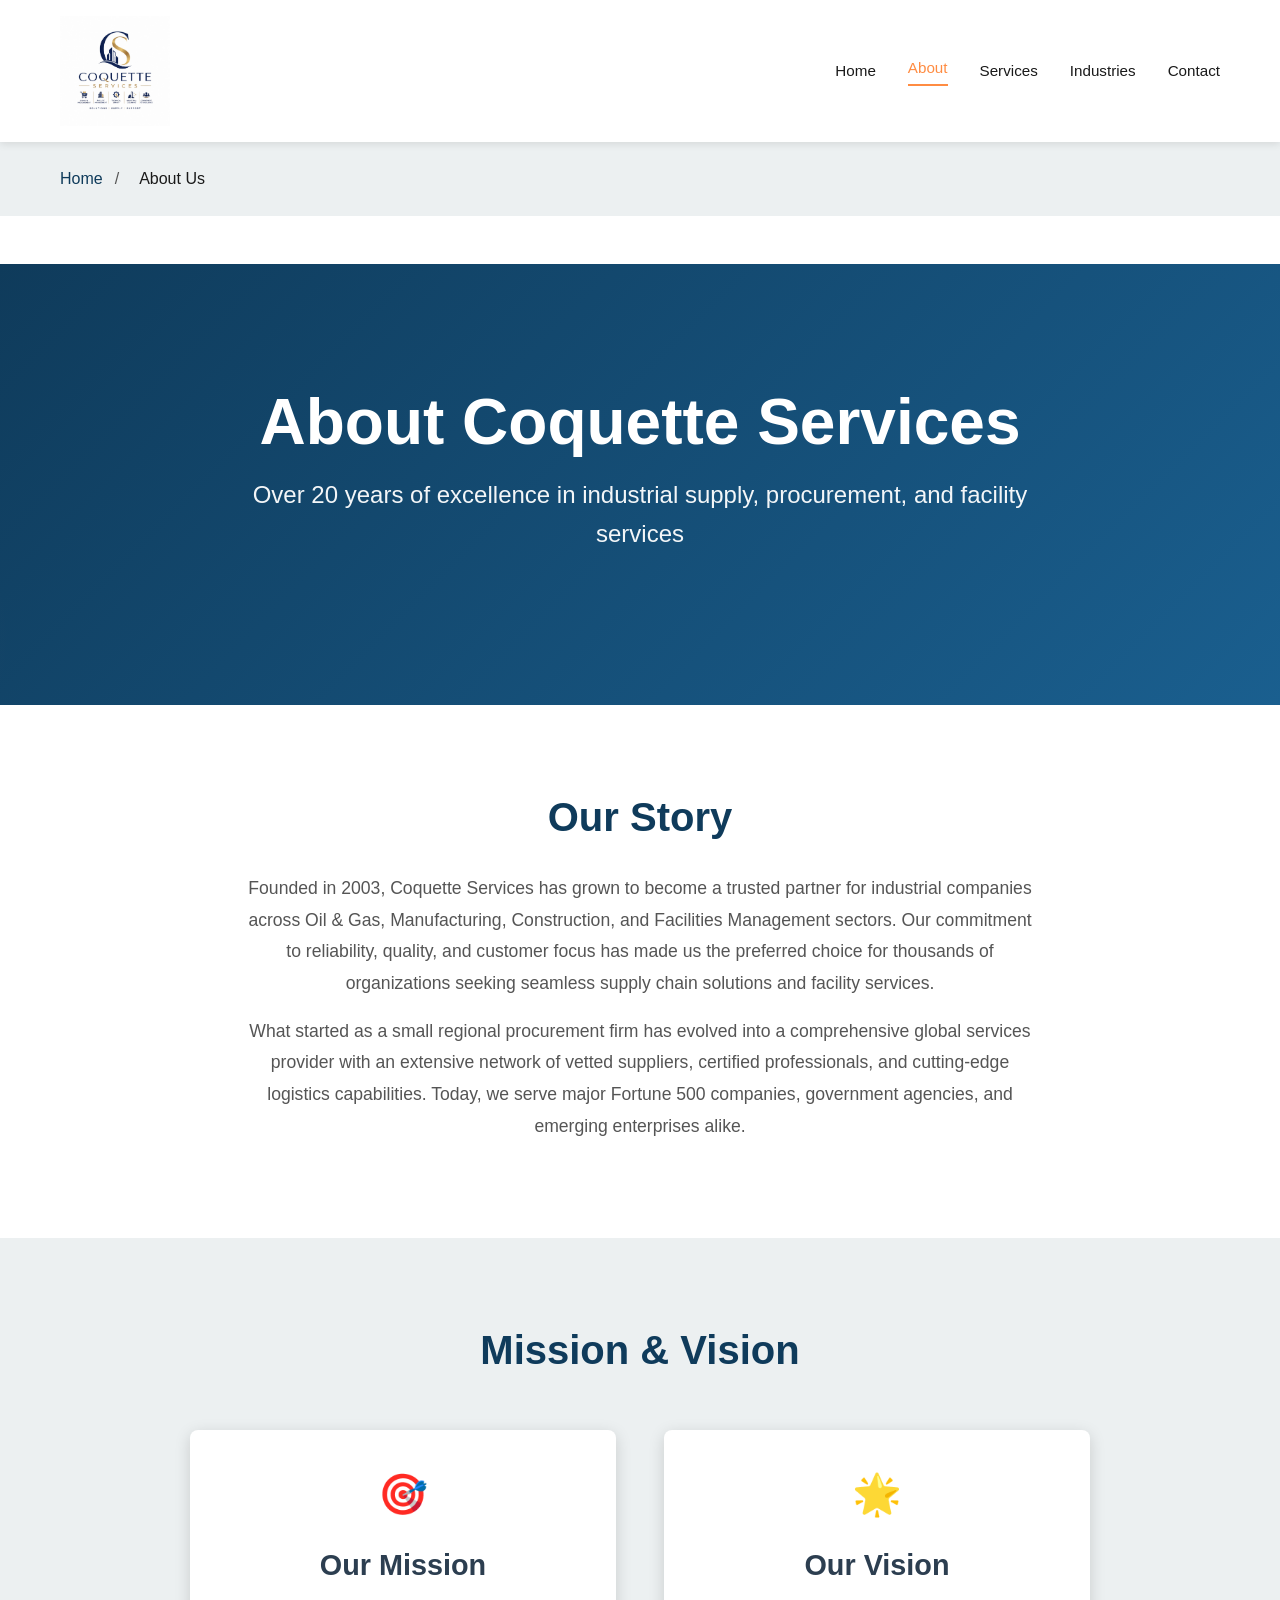
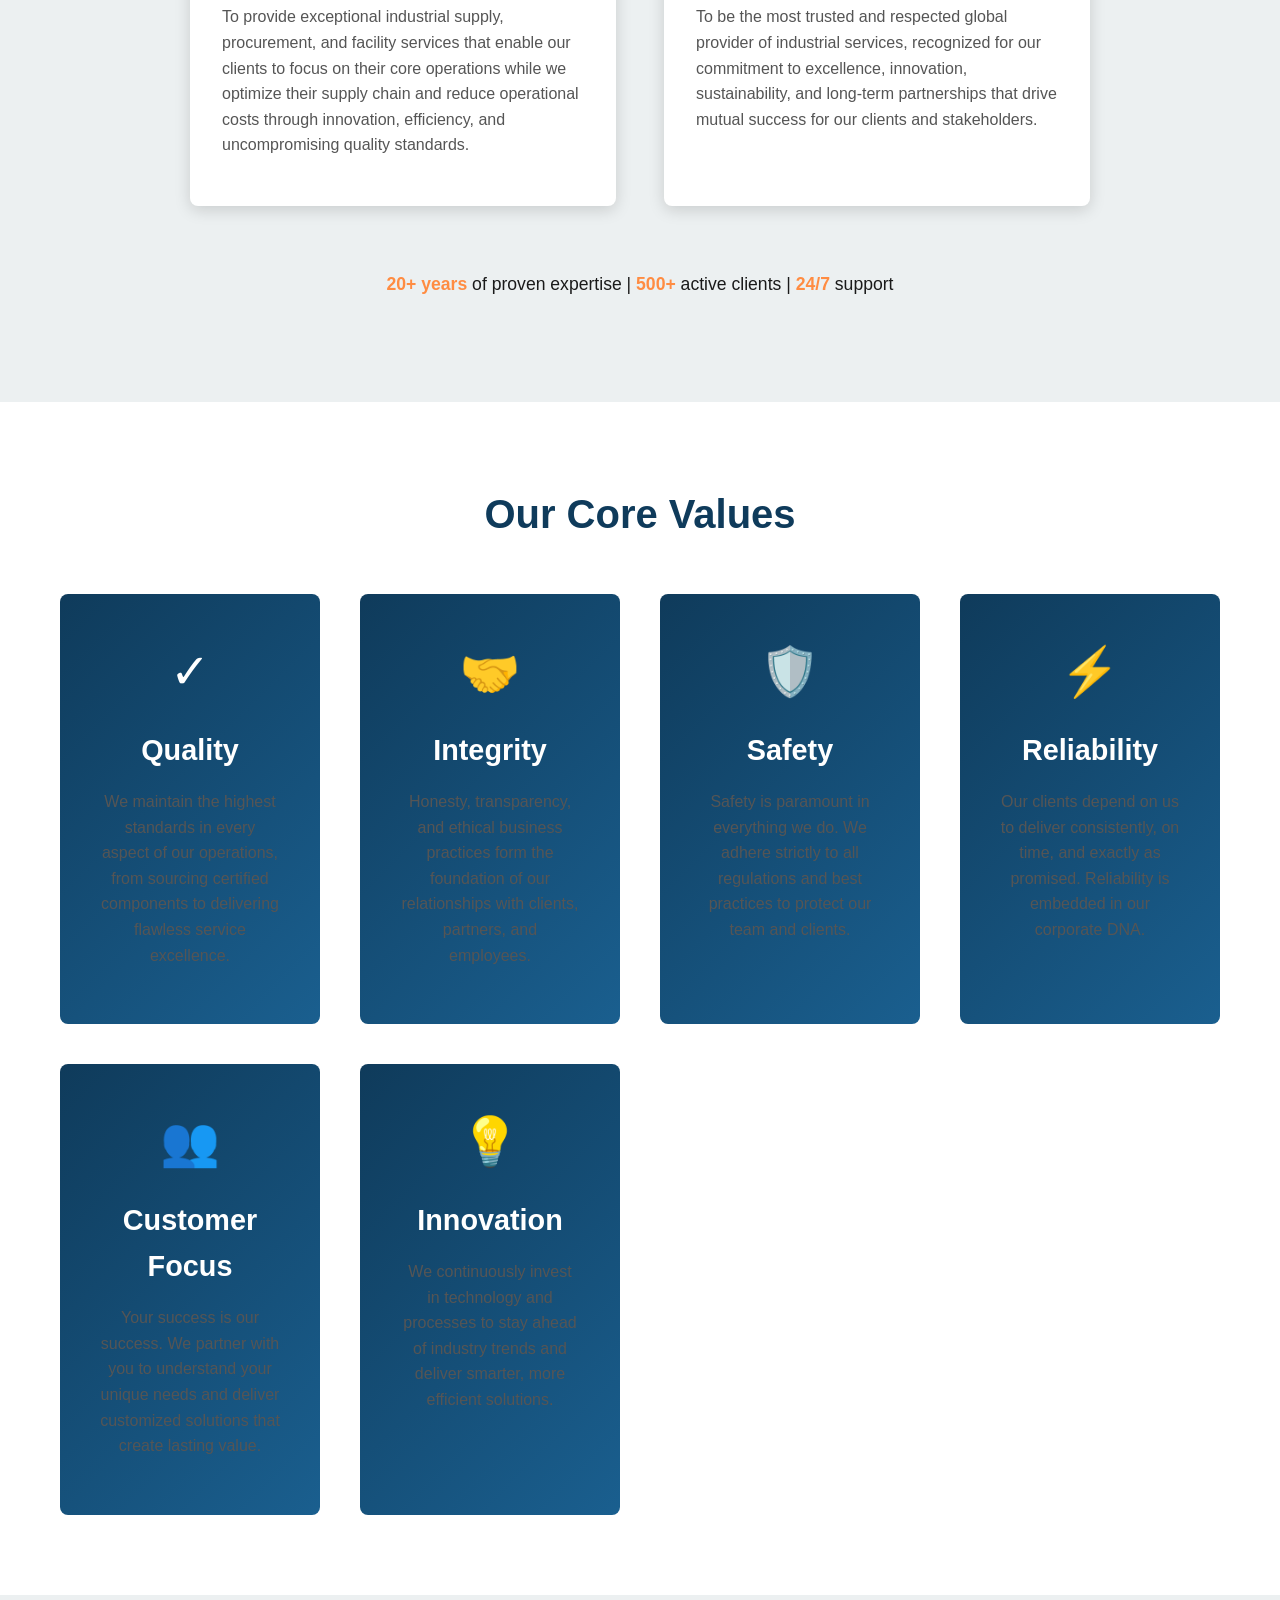
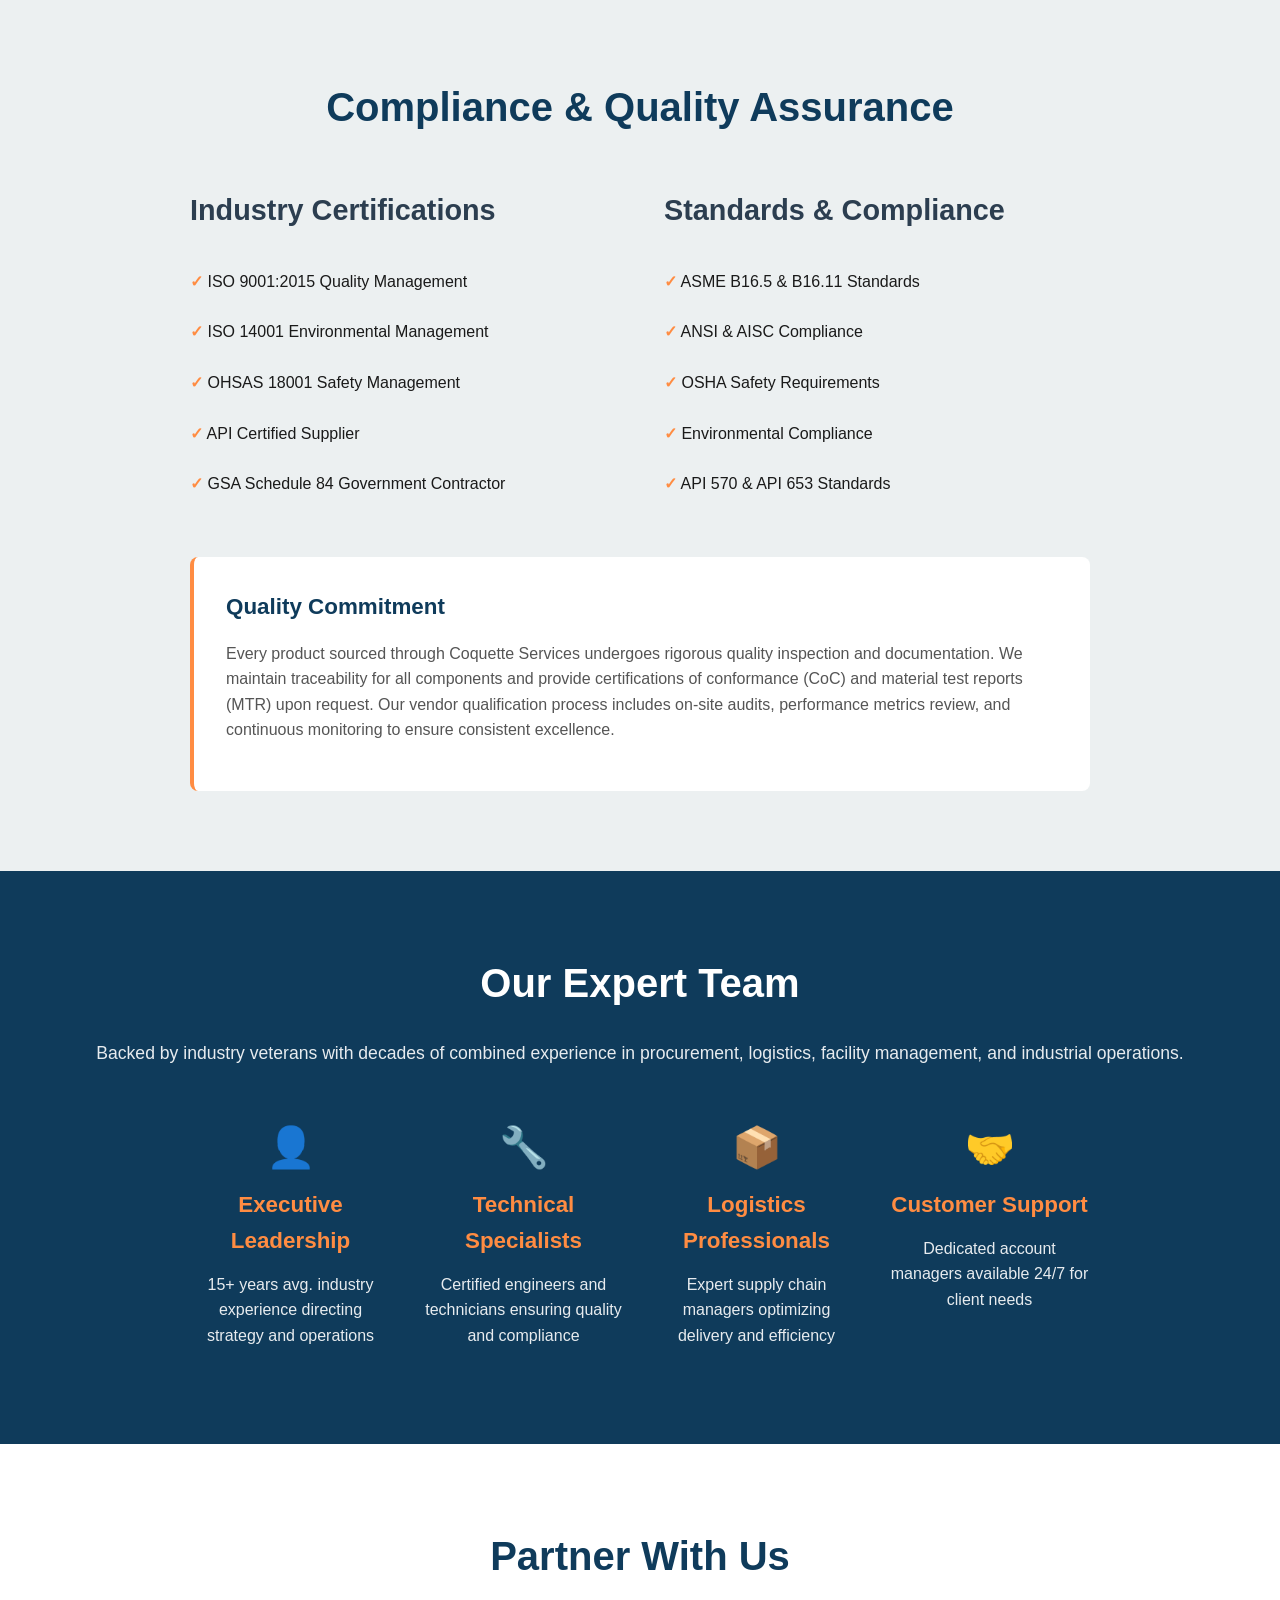
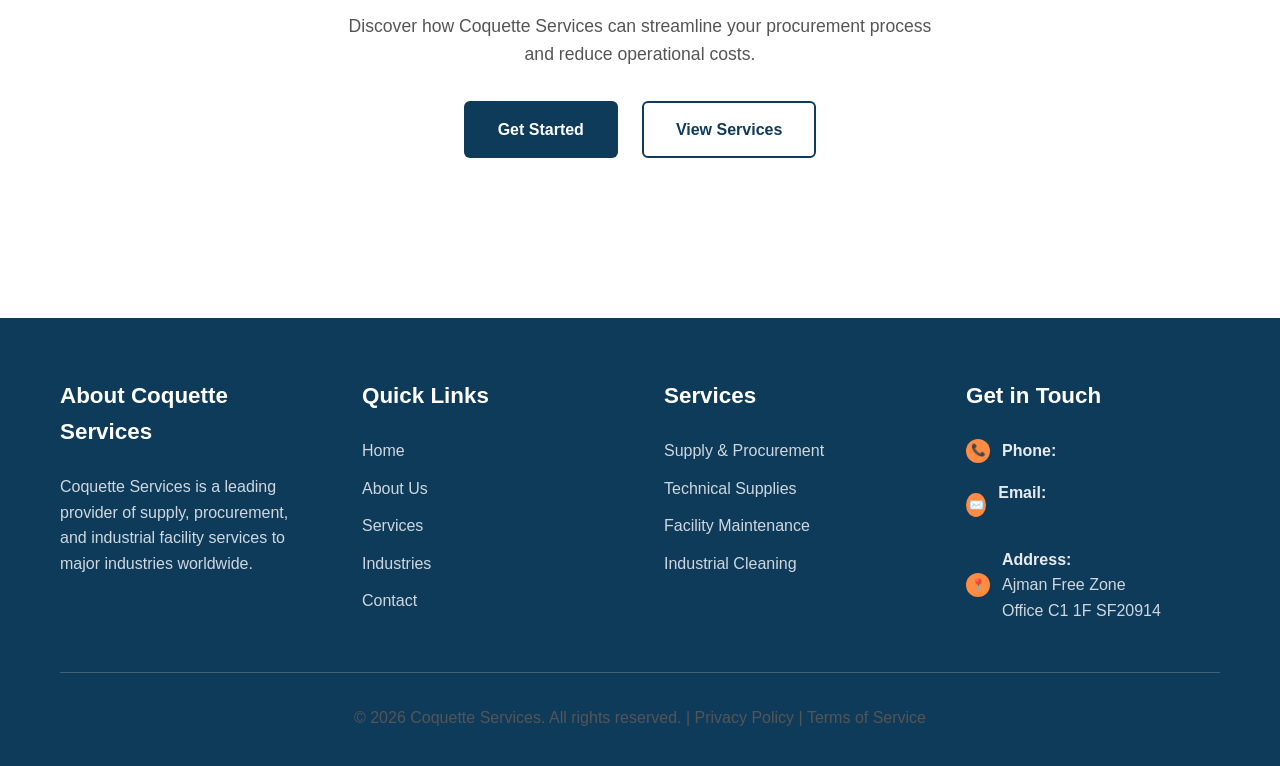
==== commit 776955c8: "Text Update" ====
--- a/about.html
+++ b/about.html
@@ -597,7 +597,7 @@
               <div>
                 <strong>Address:</strong>
                 <p style="margin: 0">
-                  123 Industrial Boulevard<br />Houston, TX 77002
+                  Ajman Free Zone<br />Office C1 1F SF20914
                 </p>
               </div>
             </div>
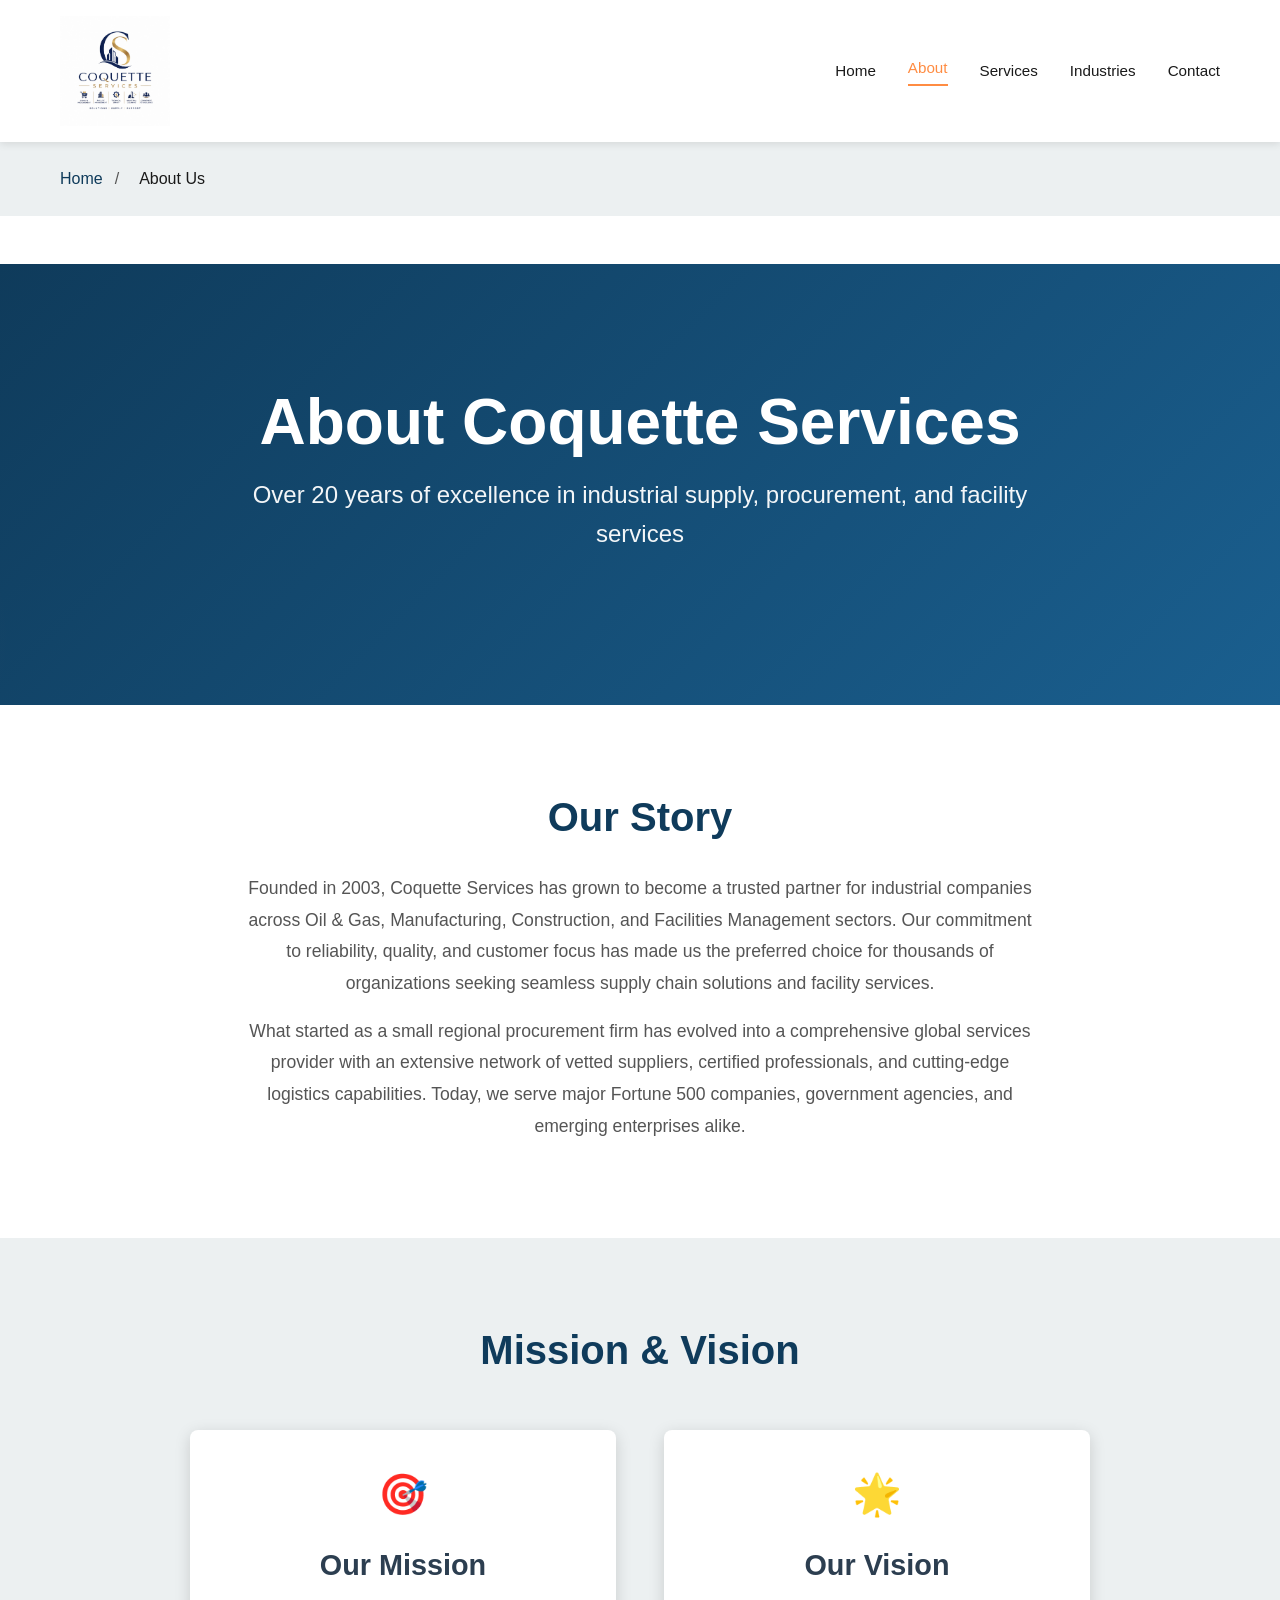
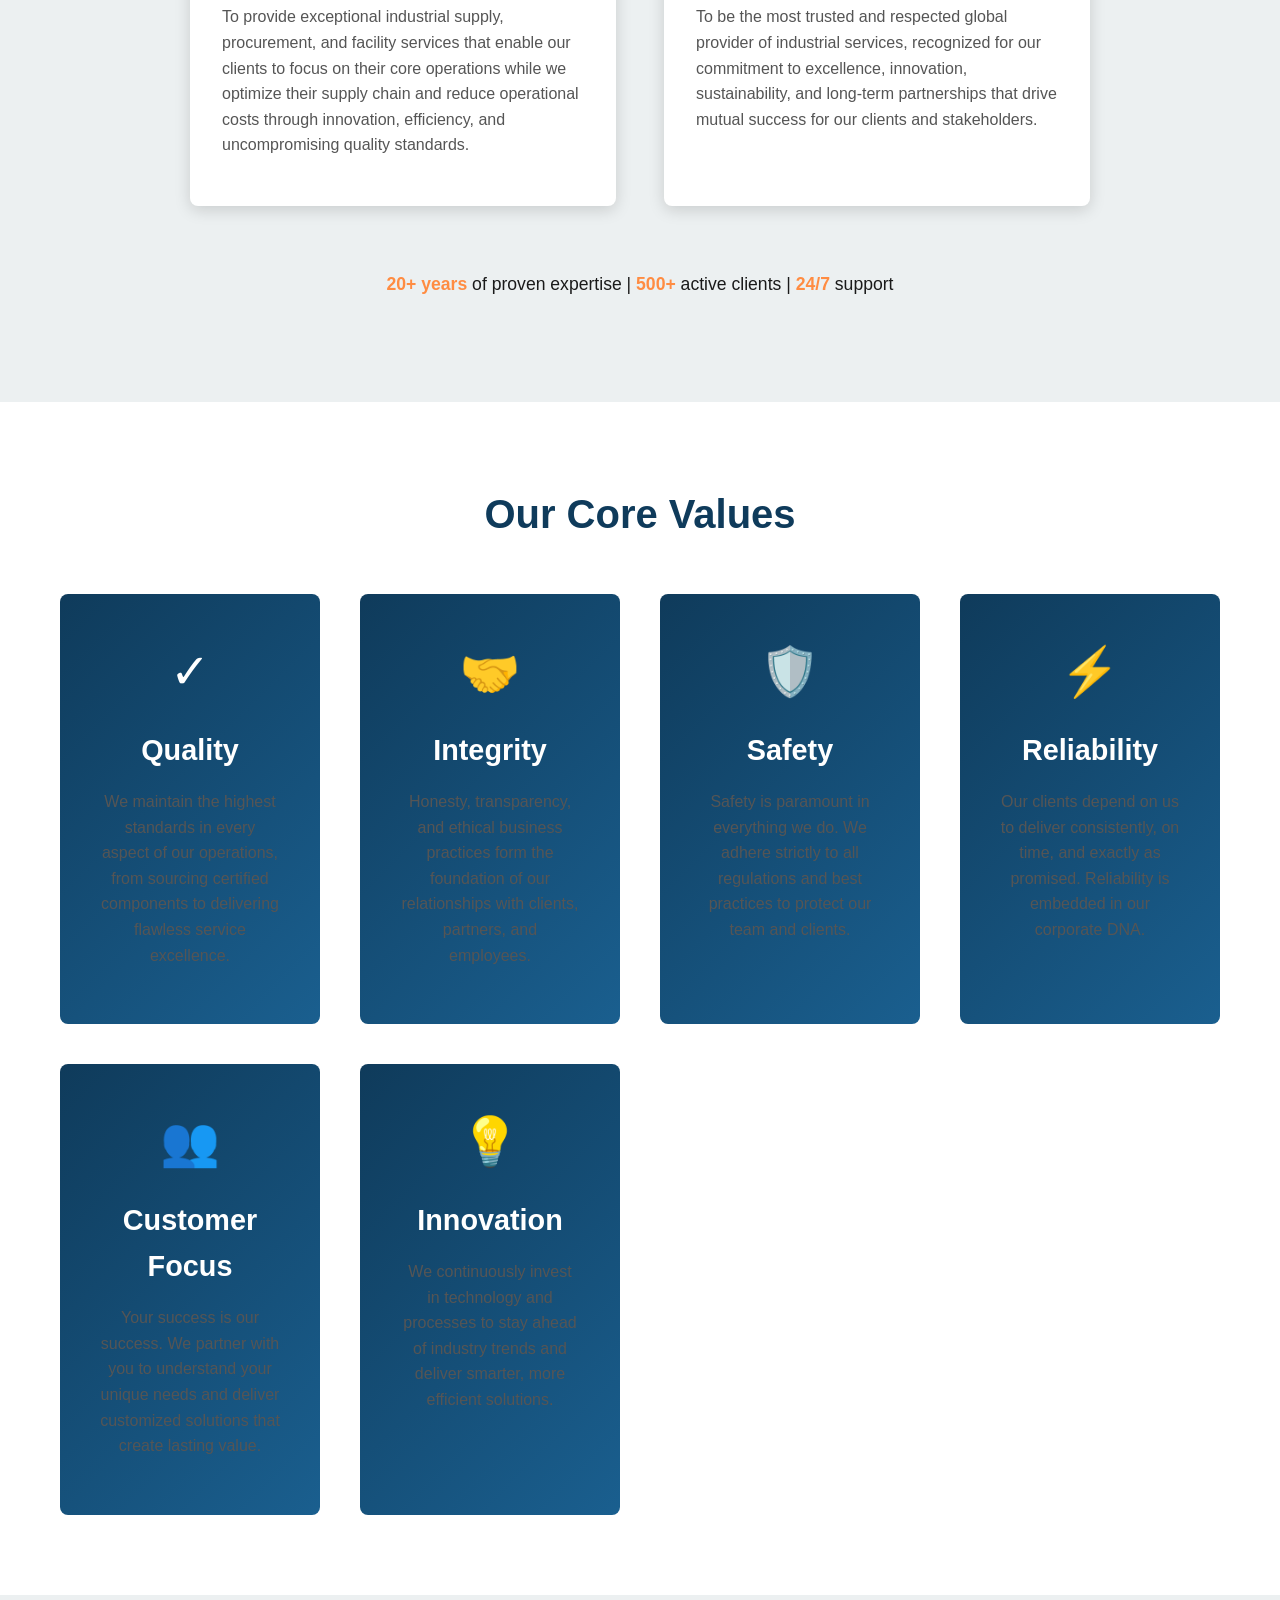
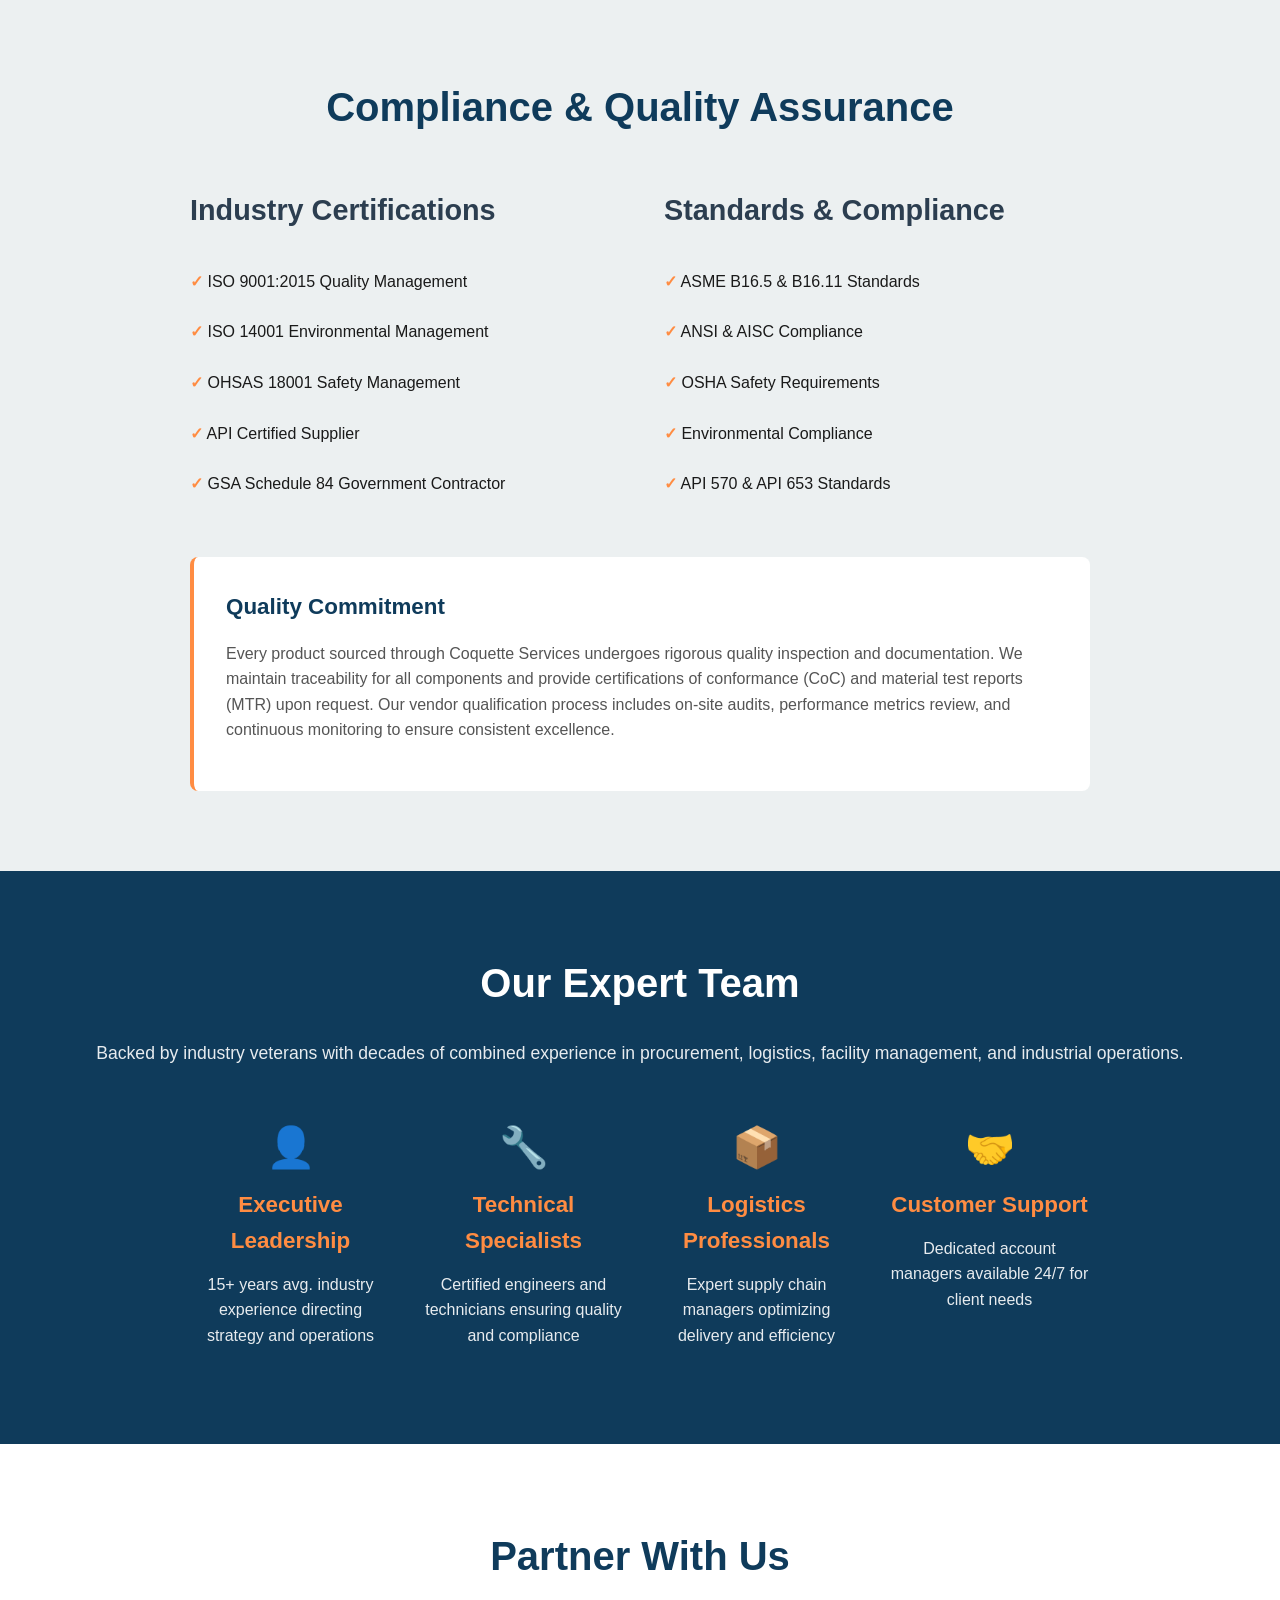
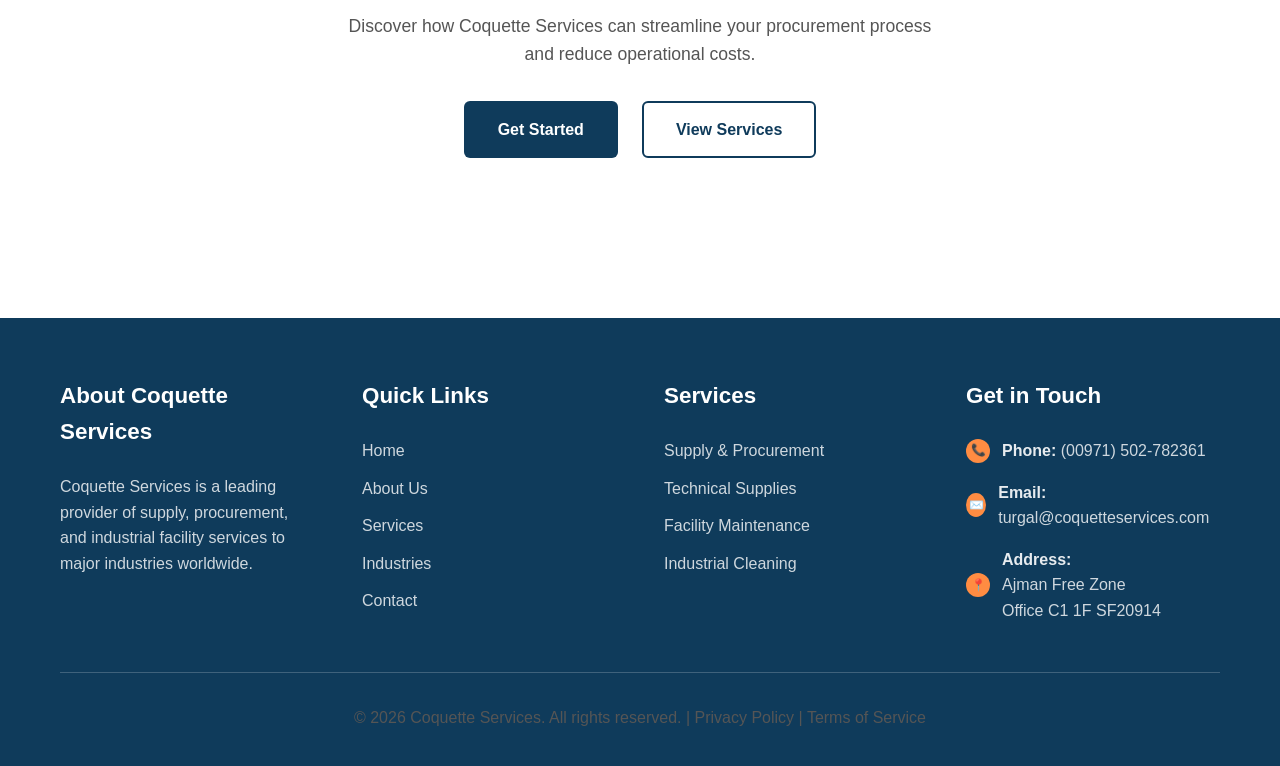
==== commit ef5ac767: "Dynamic Footer Date" ====
--- a/about.html
+++ b/about.html
@@ -606,7 +606,11 @@
 
         <div class="footer-divider">
           <p>
-            &copy; 2026 Coquette Services. All rights reserved. |
+            &copy;
+            <script>
+              document.write(new Date().getFullYear());
+            </script>
+            Coquette Services. All rights reserved. |
             <a href="#" style="color: inherit">Privacy Policy</a> |
             <a href="#" style="color: inherit">Terms of Service</a>
           </p>
--- a/css/styles.css
+++ b/css/styles.css
@@ -5,11 +5,11 @@
 
 /* ============ ROOT VARIABLES ============ */
 :root {
-  --primary-dark: #0f3b5b;      /* Deep blue */
-  --primary-light: #1a5f8f;     /* Light blue */
-  --accent-orange: #ff8c42;     /* Professional orange */
-  --neutral-dark: #2c3e50;      /* Dark grey */
-  --neutral-light: #ecf0f1;     /* Light grey */
+  --primary-dark: #0f3b5b; /* Deep blue */
+  --primary-light: #1a5f8f; /* Light blue */
+  --accent-orange: #ff8c42; /* Professional orange */
+  --neutral-dark: #2c3e50; /* Dark grey */
+  --neutral-light: #ecf0f1; /* Light grey */
   --white: #ffffff;
   --text-dark: #1a1a1a;
   --text-light: #555555;
@@ -33,7 +33,7 @@
 }
 
 body {
-  font-family: 'Segoe UI', Tahoma, Geneva, Verdana, sans-serif;
+  font-family: "Segoe UI", Tahoma, Geneva, Verdana, sans-serif;
   color: var(--text-dark);
   line-height: 1.6;
   background: var(--white);
@@ -247,7 +247,11 @@
 
 /* ============ HERO SECTION ============ */
 .hero {
-  background: linear-gradient(135deg, var(--primary-dark) 0%, var(--primary-light) 100%);
+  background: linear-gradient(
+    135deg,
+    var(--primary-dark) 0%,
+    var(--primary-light) 100%
+  );
   color: var(--white);
   padding: 120px 0;
   text-align: center;
@@ -256,25 +260,33 @@
 }
 
 .hero::before {
-  content: '';
+  content: "";
   position: absolute;
   top: -50%;
   right: -50%;
   width: 500px;
   height: 500px;
-  background: radial-gradient(circle, rgba(255, 140, 66, 0.1) 0%, transparent 70%);
+  background: radial-gradient(
+    circle,
+    rgba(255, 140, 66, 0.1) 0%,
+    transparent 70%
+  );
   border-radius: 50%;
   animation: float 6s ease-in-out infinite;
 }
 
 .hero::after {
-  content: '';
+  content: "";
   position: absolute;
   bottom: -30%;
   left: -30%;
   width: 400px;
   height: 400px;
-  background: radial-gradient(circle, rgba(255, 140, 66, 0.05) 0%, transparent 70%);
+  background: radial-gradient(
+    circle,
+    rgba(255, 140, 66, 0.05) 0%,
+    transparent 70%
+  );
   border-radius: 50%;
   animation: float 8s ease-in-out infinite reverse;
 }
@@ -377,7 +389,11 @@
 }
 
 .service-header {
-  background: linear-gradient(135deg, var(--primary-dark) 0%, var(--primary-light) 100%);
+  background: linear-gradient(
+    135deg,
+    var(--primary-dark) 0%,
+    var(--primary-light) 100%
+  );
   color: var(--white);
   padding: 2rem;
   text-align: center;
@@ -431,7 +447,7 @@
 }
 
 .service-benefits li::before {
-  content: '✓';
+  content: "✓";
   position: absolute;
   left: 0;
   color: var(--accent-orange);
@@ -447,7 +463,11 @@
 }
 
 .industry-card {
-  background: linear-gradient(135deg, var(--primary-dark) 0%, var(--primary-light) 100%);
+  background: linear-gradient(
+    135deg,
+    var(--primary-dark) 0%,
+    var(--primary-light) 100%
+  );
   color: var(--white);
   padding: 2.5rem 2rem;
   border-radius: 0.5rem;
@@ -459,7 +479,7 @@
 }
 
 .industry-card::before {
-  content: '';
+  content: "";
   position: absolute;
   top: 0;
   left: -100%;
@@ -597,6 +617,15 @@
   margin-bottom: 1rem;
 }
 
+.footer-contact a {
+  color: rgba(255, 255, 255, 0.8);
+  text-decoration: none;
+}
+
+.footer-contact a:hover {
+  color: var(--accent-orange);
+}
+
 .footer-contact-icon {
   width: 24px;
   height: 24px;
@@ -637,7 +666,7 @@
 }
 
 .breadcrumb-list li:not(:last-child)::after {
-  content: '/';
+  content: "/";
   margin: 0 0.75rem;
   color: var(--text-light);
 }
@@ -655,25 +684,57 @@
   text-align: center;
 }
 
-.mt-1 { margin-top: 0.5rem; }
-.mt-2 { margin-top: 1rem; }
-.mt-3 { margin-top: 1.5rem; }
-.mt-4 { margin-top: 2rem; }
-
-.mb-1 { margin-bottom: 0.5rem; }
-.mb-2 { margin-bottom: 1rem; }
-.mb-3 { margin-bottom: 1.5rem; }
-.mb-4 { margin-bottom: 2rem; }
-
-.pt-1 { padding-top: 0.5rem; }
-.pt-2 { padding-top: 1rem; }
-.pt-3 { padding-top: 1.5rem; }
-.pt-4 { padding-top: 2rem; }
-
-.pb-1 { padding-bottom: 0.5rem; }
-.pb-2 { padding-bottom: 1rem; }
-.pb-3 { padding-bottom: 1.5rem; }
-.pb-4 { padding-bottom: 2rem; }
+.mt-1 {
+  margin-top: 0.5rem;
+}
+.mt-2 {
+  margin-top: 1rem;
+}
+.mt-3 {
+  margin-top: 1.5rem;
+}
+.mt-4 {
+  margin-top: 2rem;
+}
+
+.mb-1 {
+  margin-bottom: 0.5rem;
+}
+.mb-2 {
+  margin-bottom: 1rem;
+}
+.mb-3 {
+  margin-bottom: 1.5rem;
+}
+.mb-4 {
+  margin-bottom: 2rem;
+}
+
+.pt-1 {
+  padding-top: 0.5rem;
+}
+.pt-2 {
+  padding-top: 1rem;
+}
+.pt-3 {
+  padding-top: 1.5rem;
+}
+.pt-4 {
+  padding-top: 2rem;
+}
+
+.pb-1 {
+  padding-bottom: 0.5rem;
+}
+.pb-2 {
+  padding-bottom: 1rem;
+}
+.pb-3 {
+  padding-bottom: 1.5rem;
+}
+.pb-4 {
+  padding-bottom: 2rem;
+}
 
 .text-muted {
   color: var(--text-light);
@@ -701,7 +762,8 @@
 }
 
 @keyframes float {
-  0%, 100% {
+  0%,
+  100% {
     transform: translateY(0px);
   }
   50% {
